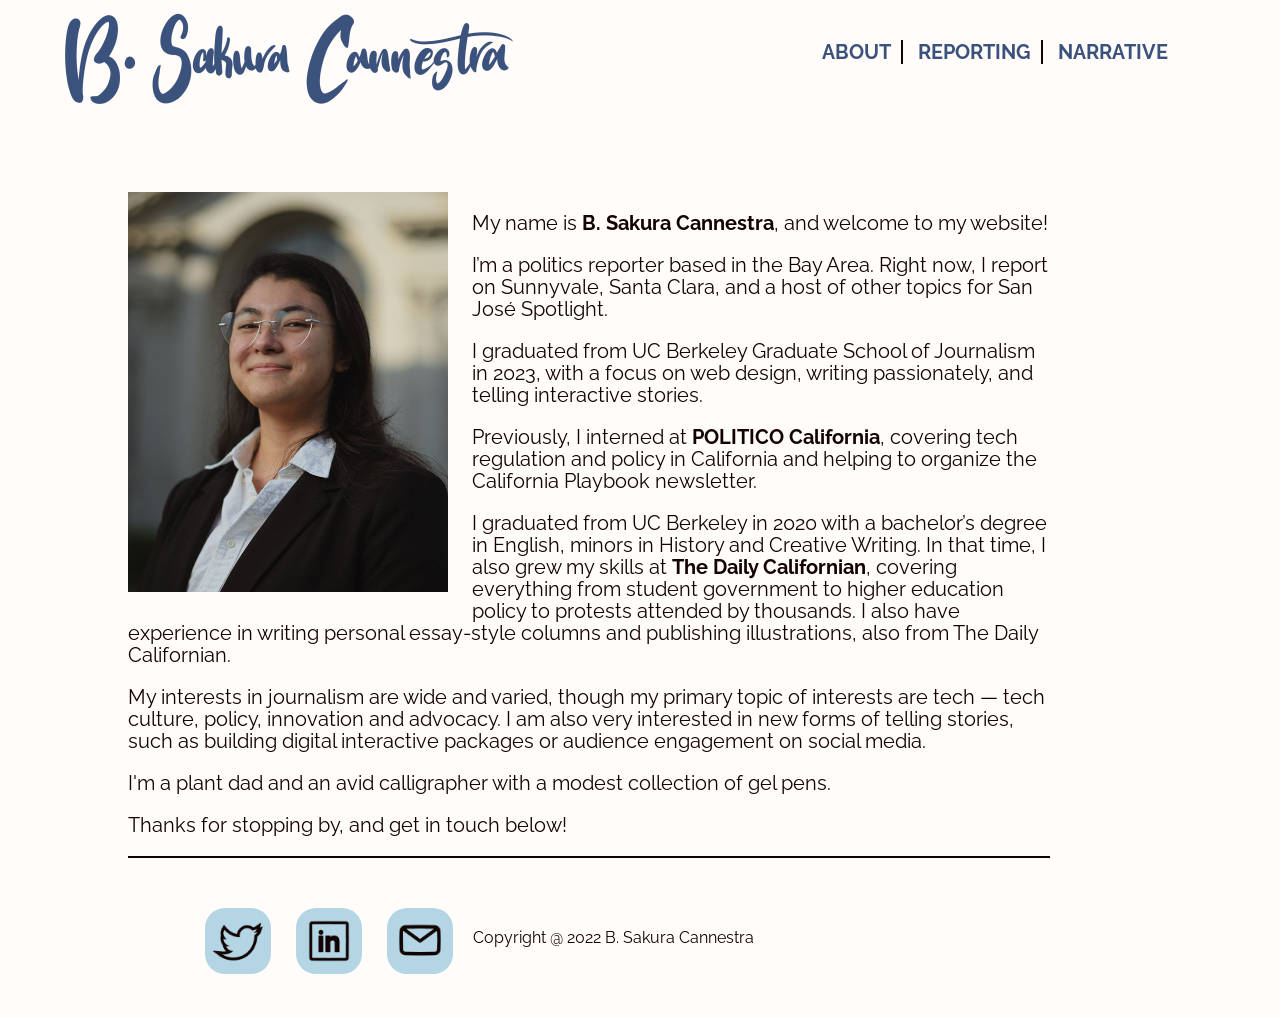
==== index.html @ ff3a2e5b "Updated index.html Updated background/where I am currently" ====
<!DOCTYPE html>
<html>
<head>
	<meta charset="utf-8">
	<meta name="viewport" content="width=device-width, initial-scale=1">
	<title>B. Sakura Cannestra</title>

 	<!--------------------------- LINKS!!!! ------------------------->
	<link rel="stylesheet" type="text/css" href="https://fonts.googleapis.com/css?family=Raleway:regular,bold">

	<link rel="stylesheet" type="text/css" href="./styles/assets.css">

	<!--------------------------- FAVICONS!!!! ------------------------->

	<link rel="apple-touch-icon" sizes="180x180" href="./img/favicons/apple-touch-icon.png">
	<link rel="icon" type="image/png" sizes="32x32" href="./img/favicons/favicon-32x32.png">
	<link rel="icon" type="image/png" sizes="16x16" href="./img/favicons/favicon-16x16.png">
	<link rel="manifest" href="./img/favicons/site.webmanifest">
	<link rel="mask-icon" href="/safari-pinned-tab.svg" color="#5bbad5">
	<meta name="msapplication-TileColor" content="#da532c">
	<meta name="theme-color" content="#ffffff">


</head>
<body>
	<header>
		<a href="./index.html"><img src="./img/name.png" alt="B. Sakura Cannestra" id="navname"> </a>
		<div id="navbox">
			<nav>
				<!-- it's javascript OTL cries -->
				<a href="./index.html" class="navlink navlinkborder">ABOUT</a>
				<a href="./reporting.html" class="navlink navlinkborder">REPORTING</a>
				<a href="./narrative.html" class="navlink">NARRATIVE</a>
			</nav>
		</div>
	</header>
	<main>
		<section>
			<img src="./img/websitesakura.jpg" alt="profile of me smiling with black hair ponytail wearing white shirt and black suit and heart shaped glasses" id="headshot">
			<p class="intro"> My name is <b>B. Sakura Cannestra</b>, and welcome to my website!</p>
			<p class="intro">I’m a politics reporter based in the Bay Area. Right now, I report on Sunnyvale, Santa Clara, and a host of other topics for <a href="https://sanjosespotlight.com/">San José Spotlight</a>.</p>
			<p class="intro"> I graduated from UC Berkeley Graduate School of Journalism in 2023, with a focus on web design, writing passionately, and telling interactive stories. </p> 
        	<p class="intro">Previously, I interned at <b>POLITICO California</b>, covering tech regulation and policy in California and helping to organize the California Playbook newsletter.</p>
        	<p class="intro">I graduated from UC Berkeley in 2020 with a bachelor’s degree in English, minors in History and Creative Writing. In that time, I also grew my skills at <b>The Daily Californian</b>, covering everything from student government to higher education policy to protests attended by thousands. I also have experience in writing personal essay-style columns and publishing illustrations, also from The Daily Californian.</p>
        	<p class="intro">My interests in journalism are wide and varied, though my primary topic of interests are tech — tech culture, policy, innovation and advocacy. I am also very interested in new forms of telling stories, such as building digital interactive packages or audience engagement on social media.</p>
        	<p class="intro">I'm a plant dad and an avid calligrapher with a modest collection of gel pens.</p>
        	<p class="intro">Thanks for stopping by, and get in touch below!</p>
		</section>
	</main>
	<footer>
		<div id="icons">
			<a href="https://twitter.com/SakuCannestra" target="_blank"><img src="./img/twitterhov.png" alt="Twitter icon" class="socialicon"></a>
			<a href="https://www.linkedin.com/in/bscannestra/" target="_blank"><img src="./img/linkedinhov.png" alt="LinkedIn icon" class="socialicon"></a>
			<a href="mailto:bsakuracannestra@gmail.com" target="_blank"><img src="./img/emailhov.png" alt="email icon" class="socialicon"></a>
		</div>
		<div id="copyrightbox">
			<p id="copyright">Copyright @ 2022 B. Sakura Cannestra</p>
		</div>
	</footer>
</body>
</html>
---- styles/assets.css ----
body {
	background-color: #FFFCF9;
	color: #120302;
	font-family: 'Raleway', sans-serif;
	font-size: 20px;
	margin:  0;
	word-wrap: break-word;
}

header {
	width: 100%;
	height: 120px;
	margin-bottom: 20px;
}

#navname {
	height: 100px;
	width: auto;
	float: left;
	margin-left: 5%;
	margin-top: 10px;
}

/* navlinks content */

nav {
	float: right;
	padding-top: 40px;
	padding-right: 8vw;
	font-size: 20px;
	font-weight: bold;
}

a {
	text-decoration: none;
	color: #120302;
}

.navlink {
	font-weight: bold;
	color: #3B527D;
	padding-right: 10px;
	padding-left: 10px;
	text-decoration: none;
	transition: color 0.5s ease-in;
}

.navlinkborder {
	border-right: solid 2px #120302;
}

.navlink:hover {
	color: #B4D6E4;
}


/***************************************** main content ***************************************/

main {
	margin-left: 10%;
	margin-right: 10%;
	line-height: 24px;
	padding-top: 32px;
}

#headshot {
	height: 400px;
	width: auto;
	float: left;
	margin-right: 24px;
	margin-bottom: 24px;
}

.intro {
	font-size: 20px;
	line-height: 22px;
}

section {
	width: 90%;
	margin-bottom: 20px;
	padding-top: 20px;
	border-bottom: solid 2px #120302;
}

h1 {
	font-size: 28px;
	padding: 0;
	margin: 0;
}

.headline a:hover {
	transition: color;
	transition-duration: 20ms;
	transition-timing-function: ease-in;
}

.headline a:hover {
	color: #B4D6E4;
}

h2 {
	font-size: 20px;
	font-weight: normal;
}


/************************************** footer content ************************************/

footer {
	height: 80px;
	margin-top: 50px;
	margin-bottom: 30px;
}

#icons {
	padding-left: 16%;
	float: left;
}

.socialicon {
	height: 50px;
	width: 50px;
	margin-right: 20px;
	padding: 8px;
	border-radius: 20px;
	background-color: #B4D6E4;
	transition-property: background-color;
	transition-duration: 1s;
	transition-timing-function: ease;
}

.socialicon:hover {
	background-color: #3B527D;
}

#copyright {
	padding-top: 20px;
	font-size: 16px;
}

#hwheader {
	text-align: center;
	padding-top: 24px;
}


/************************************** media queries ************************************/

@media (max-width:700px) {
	#navname {
		display: block;
		float: none;
		height: 75px;
		margin-right: auto;
		margin-left: auto;
	}

	nav {
		display: block;
		float: none;
	}

	#navbox {
		display: block;
		text-align: center;
	}

	#headshot {
		height: 400px;
		width: auto;
		float: none;
		margin-right: auto;
		margin-left: auto;
	}

}



/* extra spaces at the bottom bc i like being able to read it all :> */
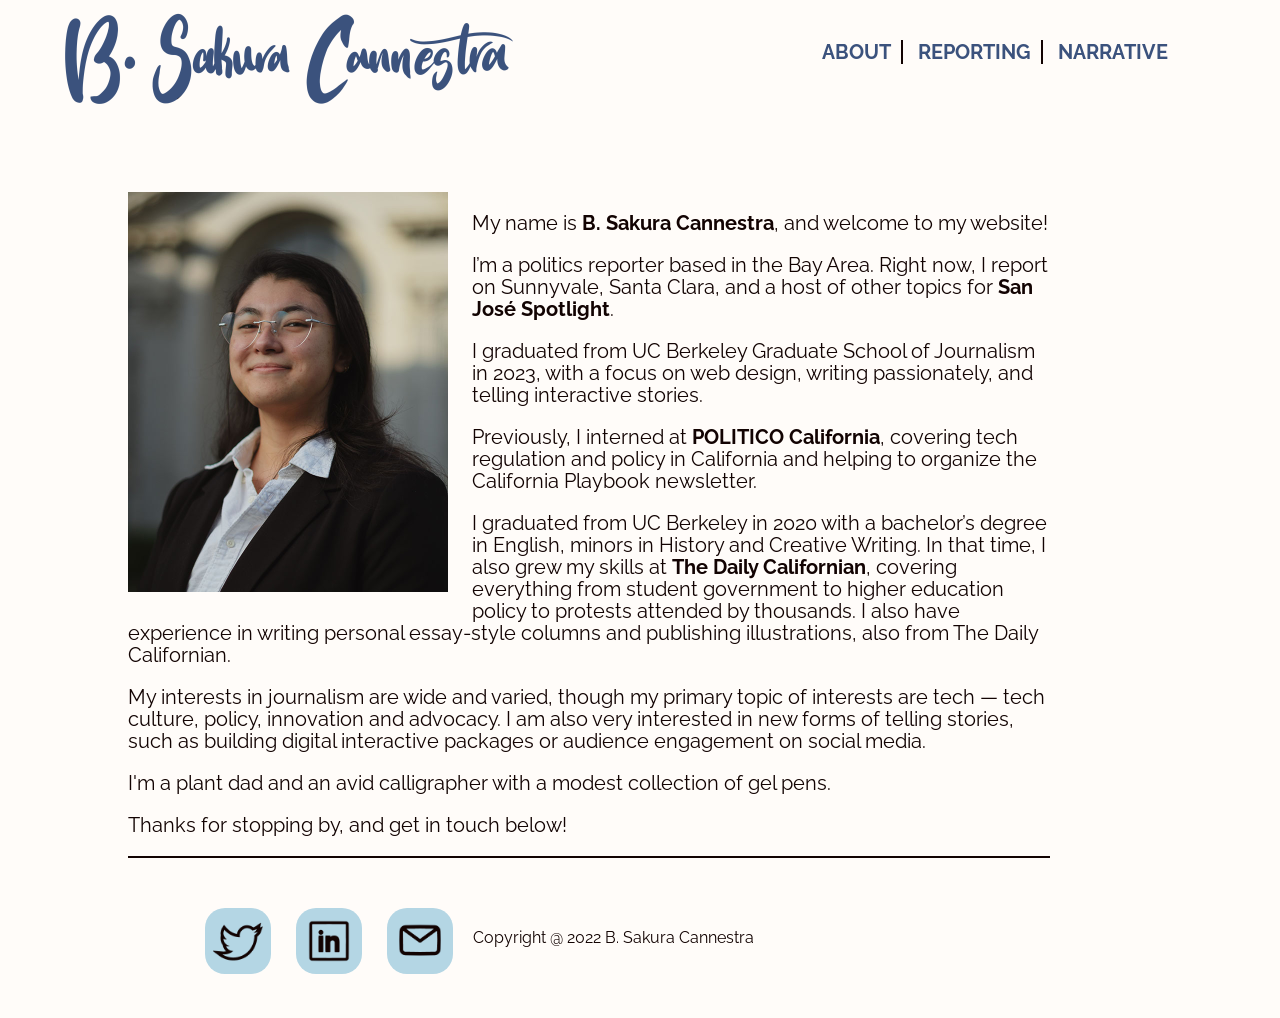
==== commit 3eb49aae: "Update index.html" ====
--- a/index.html
+++ b/index.html
@@ -38,7 +38,7 @@
 		<section>
 			<img src="./img/websitesakura.jpg" alt="profile of me smiling with black hair ponytail wearing white shirt and black suit and heart shaped glasses" id="headshot">
 			<p class="intro"> My name is <b>B. Sakura Cannestra</b>, and welcome to my website!</p>
-			<p class="intro">I’m a politics reporter based in the Bay Area. Right now, I report on Sunnyvale, Santa Clara, and a host of other topics for <a href="https://sanjosespotlight.com/">San José Spotlight</a>.</p>
+			<p class="intro">I’m a politics reporter based in the Bay Area. Right now, I report on Sunnyvale, Santa Clara, and a host of other topics for <a href="https://sanjosespotlight.com/profile/b-sakura-cannestra/" target="_blank"><b>San José Spotlight</a></b>.</p>
 			<p class="intro"> I graduated from UC Berkeley Graduate School of Journalism in 2023, with a focus on web design, writing passionately, and telling interactive stories. </p> 
         	<p class="intro">Previously, I interned at <b>POLITICO California</b>, covering tech regulation and policy in California and helping to organize the California Playbook newsletter.</p>
         	<p class="intro">I graduated from UC Berkeley in 2020 with a bachelor’s degree in English, minors in History and Creative Writing. In that time, I also grew my skills at <b>The Daily Californian</b>, covering everything from student government to higher education policy to protests attended by thousands. I also have experience in writing personal essay-style columns and publishing illustrations, also from The Daily Californian.</p>
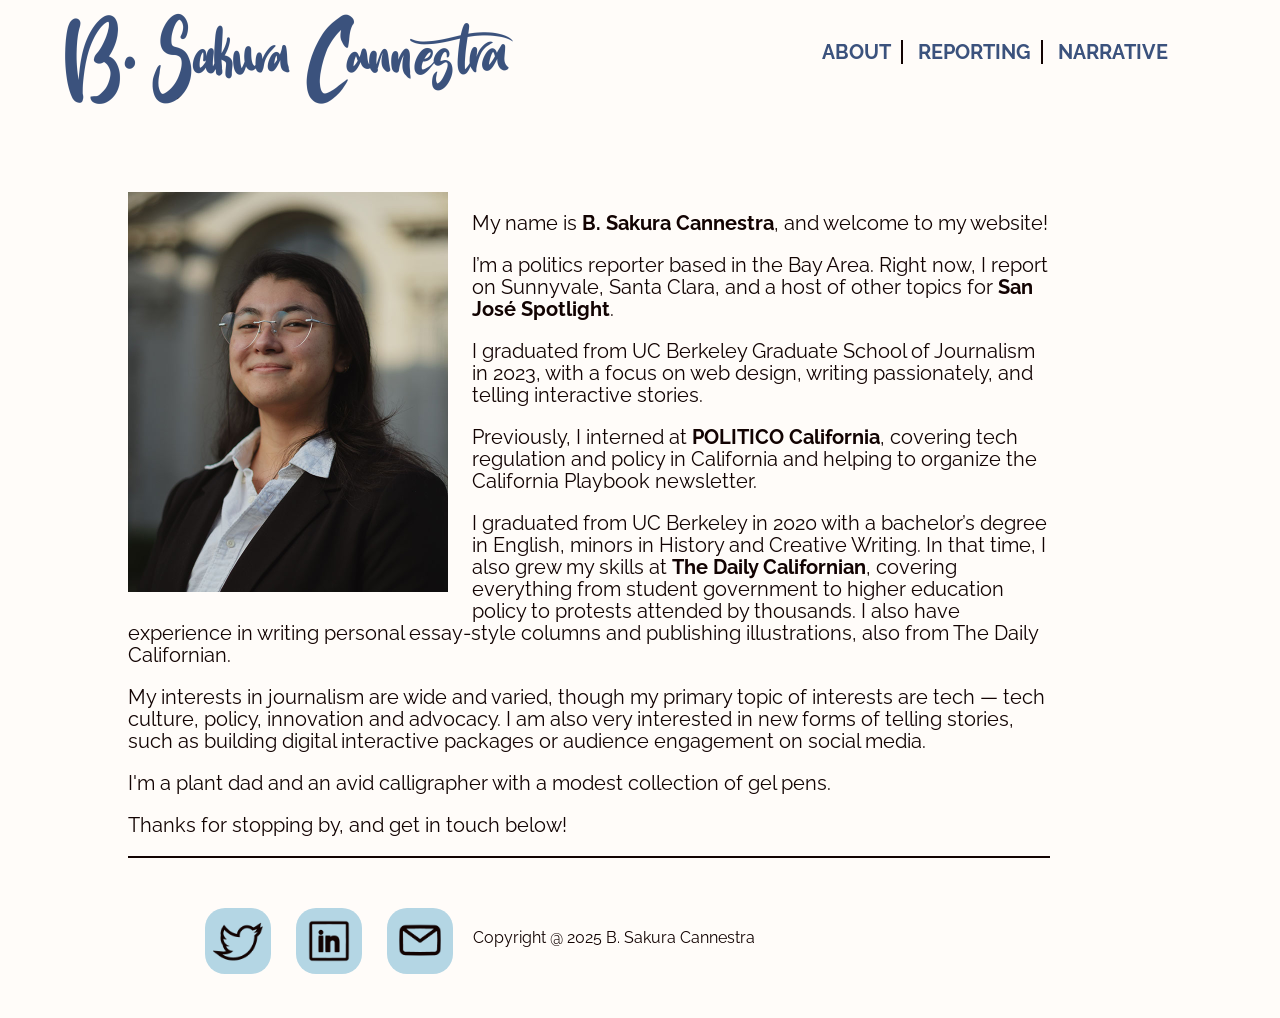
==== commit 3eafdcd9: "Updated reporting, index, and styles Added San José Spotlight clips and new stylings for "series" of" ====
--- a/index.html
+++ b/index.html
@@ -54,7 +54,7 @@
 			<a href="mailto:bsakuracannestra@gmail.com" target="_blank"><img src="./img/emailhov.png" alt="email icon" class="socialicon"></a>
 		</div>
 		<div id="copyrightbox">
-			<p id="copyright">Copyright @ 2022 B. Sakura Cannestra</p>
+			<p id="copyright">Copyright @ 2025 B. Sakura Cannestra</p>
 		</div>
 	</footer>
 </body>
--- a/styles/assets.css
+++ b/styles/assets.css
@@ -21,7 +21,7 @@
 	margin-top: 10px;
 }
 
-/* navlinks content */
+/*********************************** navlinks content ***********************************/
 
 nav {
 	float: right;
@@ -33,7 +33,12 @@
 
 a {
 	text-decoration: none;
+	transition: color 0.5s ease-in;
 	color: #120302;
+}
+
+a:hover {
+	color: #3B527D;
 }
 
 .navlink {
@@ -74,6 +79,11 @@
 .intro {
 	font-size: 20px;
 	line-height: 22px;
+}
+
+ul {
+	list-style: circle inside;
+
 }
 
 section {
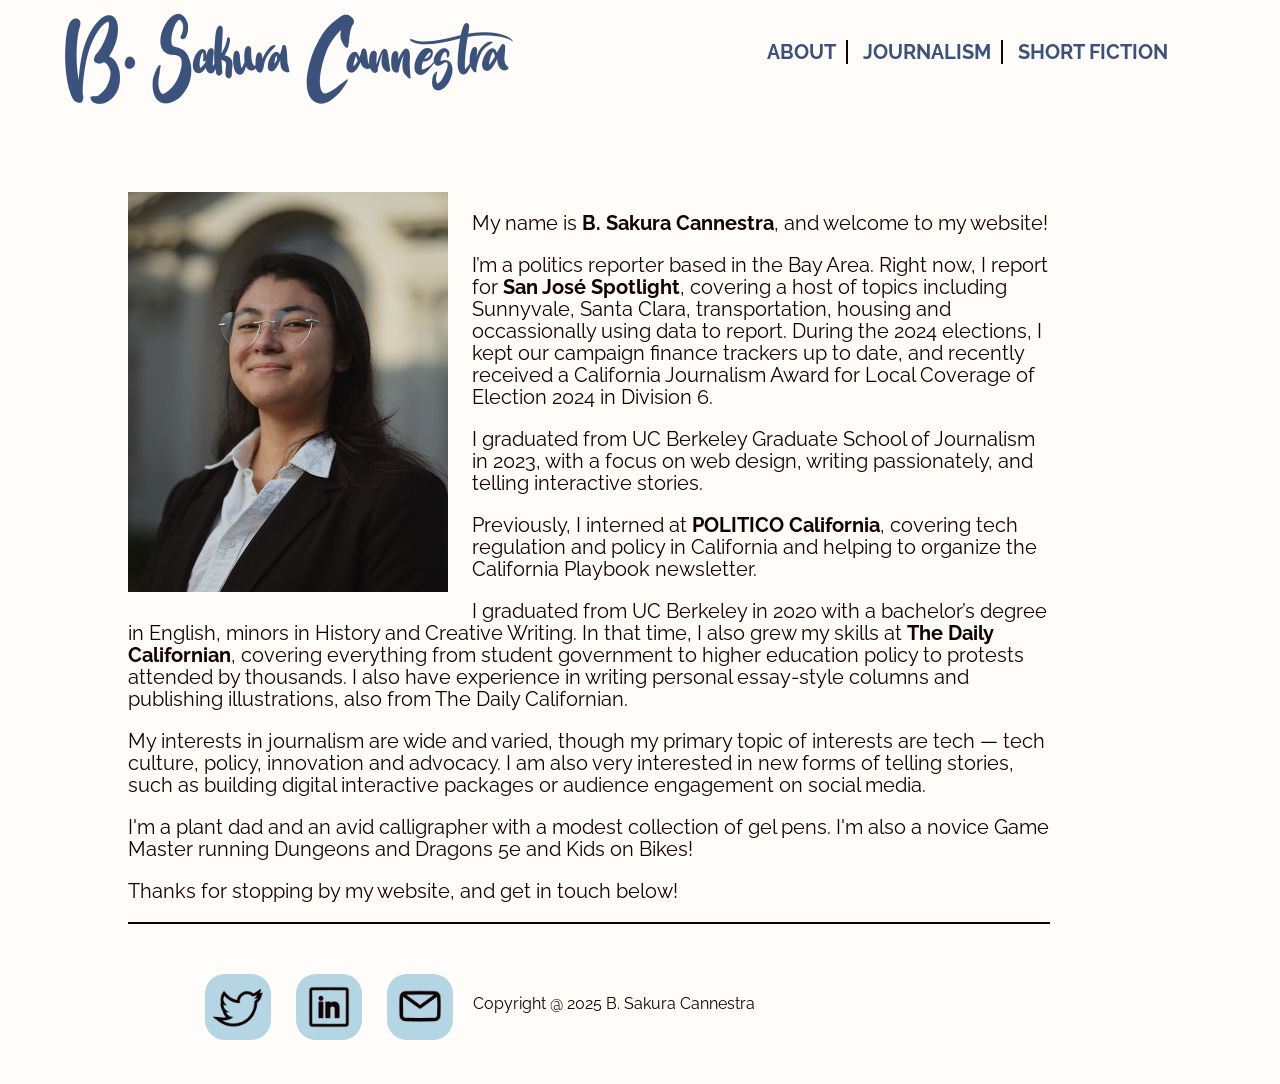
==== commit 679f2c9d: "updates to nav and reporting - changed "reporting" --> "journalism" - changed "narrative" --> "short" ====
--- a/index.html
+++ b/index.html
@@ -29,8 +29,8 @@
 			<nav>
 				<!-- it's javascript OTL cries -->
 				<a href="./index.html" class="navlink navlinkborder">ABOUT</a>
-				<a href="./reporting.html" class="navlink navlinkborder">REPORTING</a>
-				<a href="./narrative.html" class="navlink">NARRATIVE</a>
+				<a href="./reporting.html" class="navlink navlinkborder">JOURNALISM</a>
+				<a href="./narrative.html" class="navlink">SHORT FICTION</a>
 			</nav>
 		</div>
 	</header>
@@ -38,13 +38,13 @@
 		<section>
 			<img src="./img/websitesakura.jpg" alt="profile of me smiling with black hair ponytail wearing white shirt and black suit and heart shaped glasses" id="headshot">
 			<p class="intro"> My name is <b>B. Sakura Cannestra</b>, and welcome to my website!</p>
-			<p class="intro">I’m a politics reporter based in the Bay Area. Right now, I report on Sunnyvale, Santa Clara, and a host of other topics for <a href="https://sanjosespotlight.com/profile/b-sakura-cannestra/" target="_blank"><b>San José Spotlight</a></b>.</p>
+			<p class="intro">I’m a politics reporter based in the Bay Area. Right now, I report for <a href="https://sanjosespotlight.com/profile/b-sakura-cannestra/" target="_blank"><b>San José Spotlight</a></b>, covering a host of topics including Sunnyvale, Santa Clara, transportation, housing and occassionally using data to report. During the 2024 elections, I kept our campaign finance trackers up to date, and recently received a California Journalism Award for Local Coverage of Election 2024 in Division 6. </p>
 			<p class="intro"> I graduated from UC Berkeley Graduate School of Journalism in 2023, with a focus on web design, writing passionately, and telling interactive stories. </p> 
         	<p class="intro">Previously, I interned at <b>POLITICO California</b>, covering tech regulation and policy in California and helping to organize the California Playbook newsletter.</p>
         	<p class="intro">I graduated from UC Berkeley in 2020 with a bachelor’s degree in English, minors in History and Creative Writing. In that time, I also grew my skills at <b>The Daily Californian</b>, covering everything from student government to higher education policy to protests attended by thousands. I also have experience in writing personal essay-style columns and publishing illustrations, also from The Daily Californian.</p>
         	<p class="intro">My interests in journalism are wide and varied, though my primary topic of interests are tech — tech culture, policy, innovation and advocacy. I am also very interested in new forms of telling stories, such as building digital interactive packages or audience engagement on social media.</p>
-        	<p class="intro">I'm a plant dad and an avid calligrapher with a modest collection of gel pens.</p>
-        	<p class="intro">Thanks for stopping by, and get in touch below!</p>
+        	<p class="intro">I'm a plant dad and an avid calligrapher with a modest collection of gel pens. I'm also a novice Game Master running Dungeons and Dragons 5e and Kids on Bikes!</p>
+        	<p class="intro">Thanks for stopping by my website, and get in touch below!</p>
 		</section>
 	</main>
 	<footer>
--- a/styles/assets.css
+++ b/styles/assets.css
@@ -33,7 +33,7 @@
 
 a {
 	text-decoration: none;
-	transition: color 0.5s ease-in;
+	transition: color 0.25s ease-in;
 	color: #120302;
 }
 
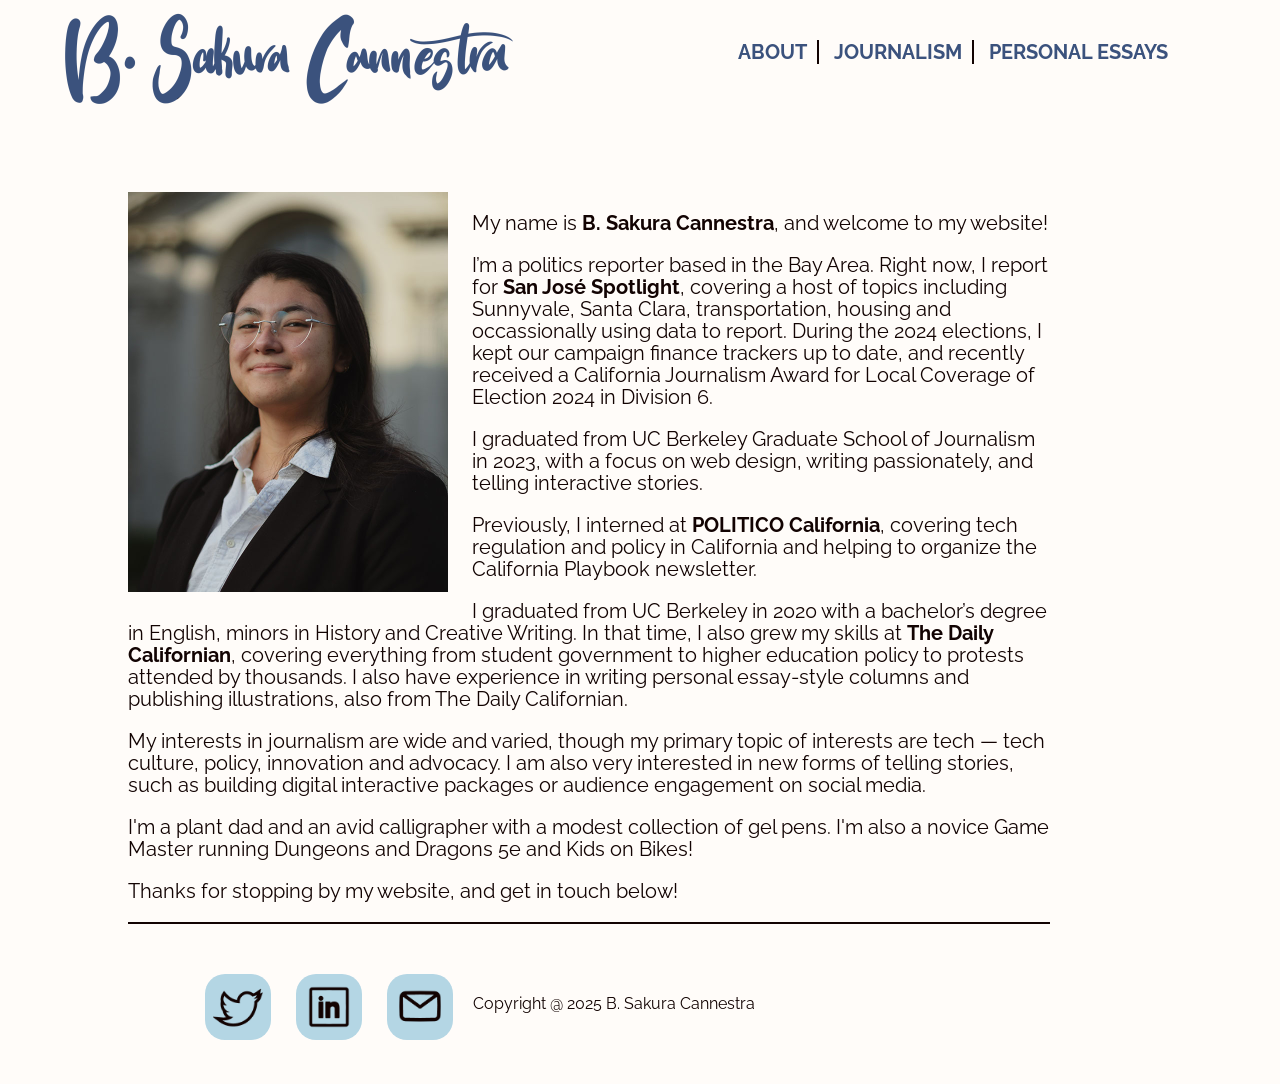
==== commit ca5601cf: "Renamed narrative section to "Personal Essays" ====
--- a/index.html
+++ b/index.html
@@ -30,7 +30,7 @@
 				<!-- it's javascript OTL cries -->
 				<a href="./index.html" class="navlink navlinkborder">ABOUT</a>
 				<a href="./reporting.html" class="navlink navlinkborder">JOURNALISM</a>
-				<a href="./narrative.html" class="navlink">SHORT FICTION</a>
+				<a href="./narrative.html" class="navlink">PERSONAL ESSAYS</a>
 			</nav>
 		</div>
 	</header>
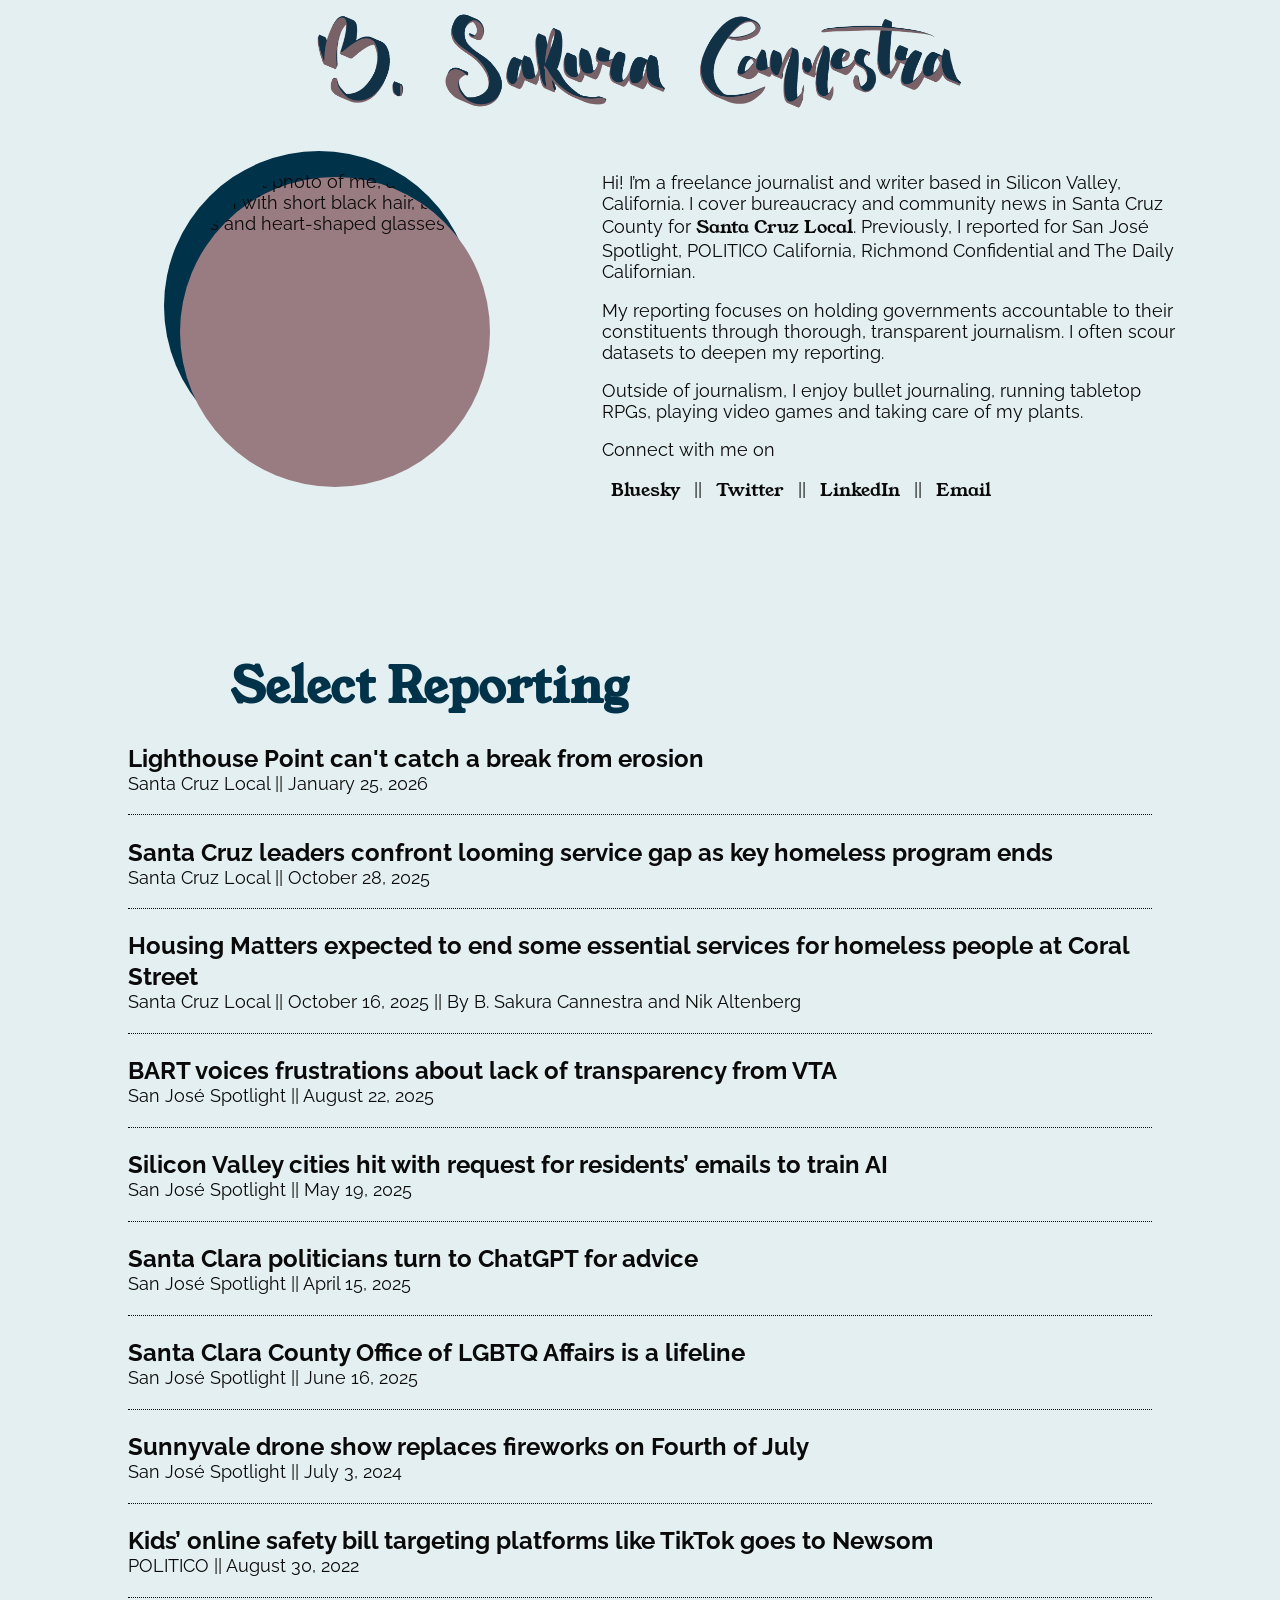
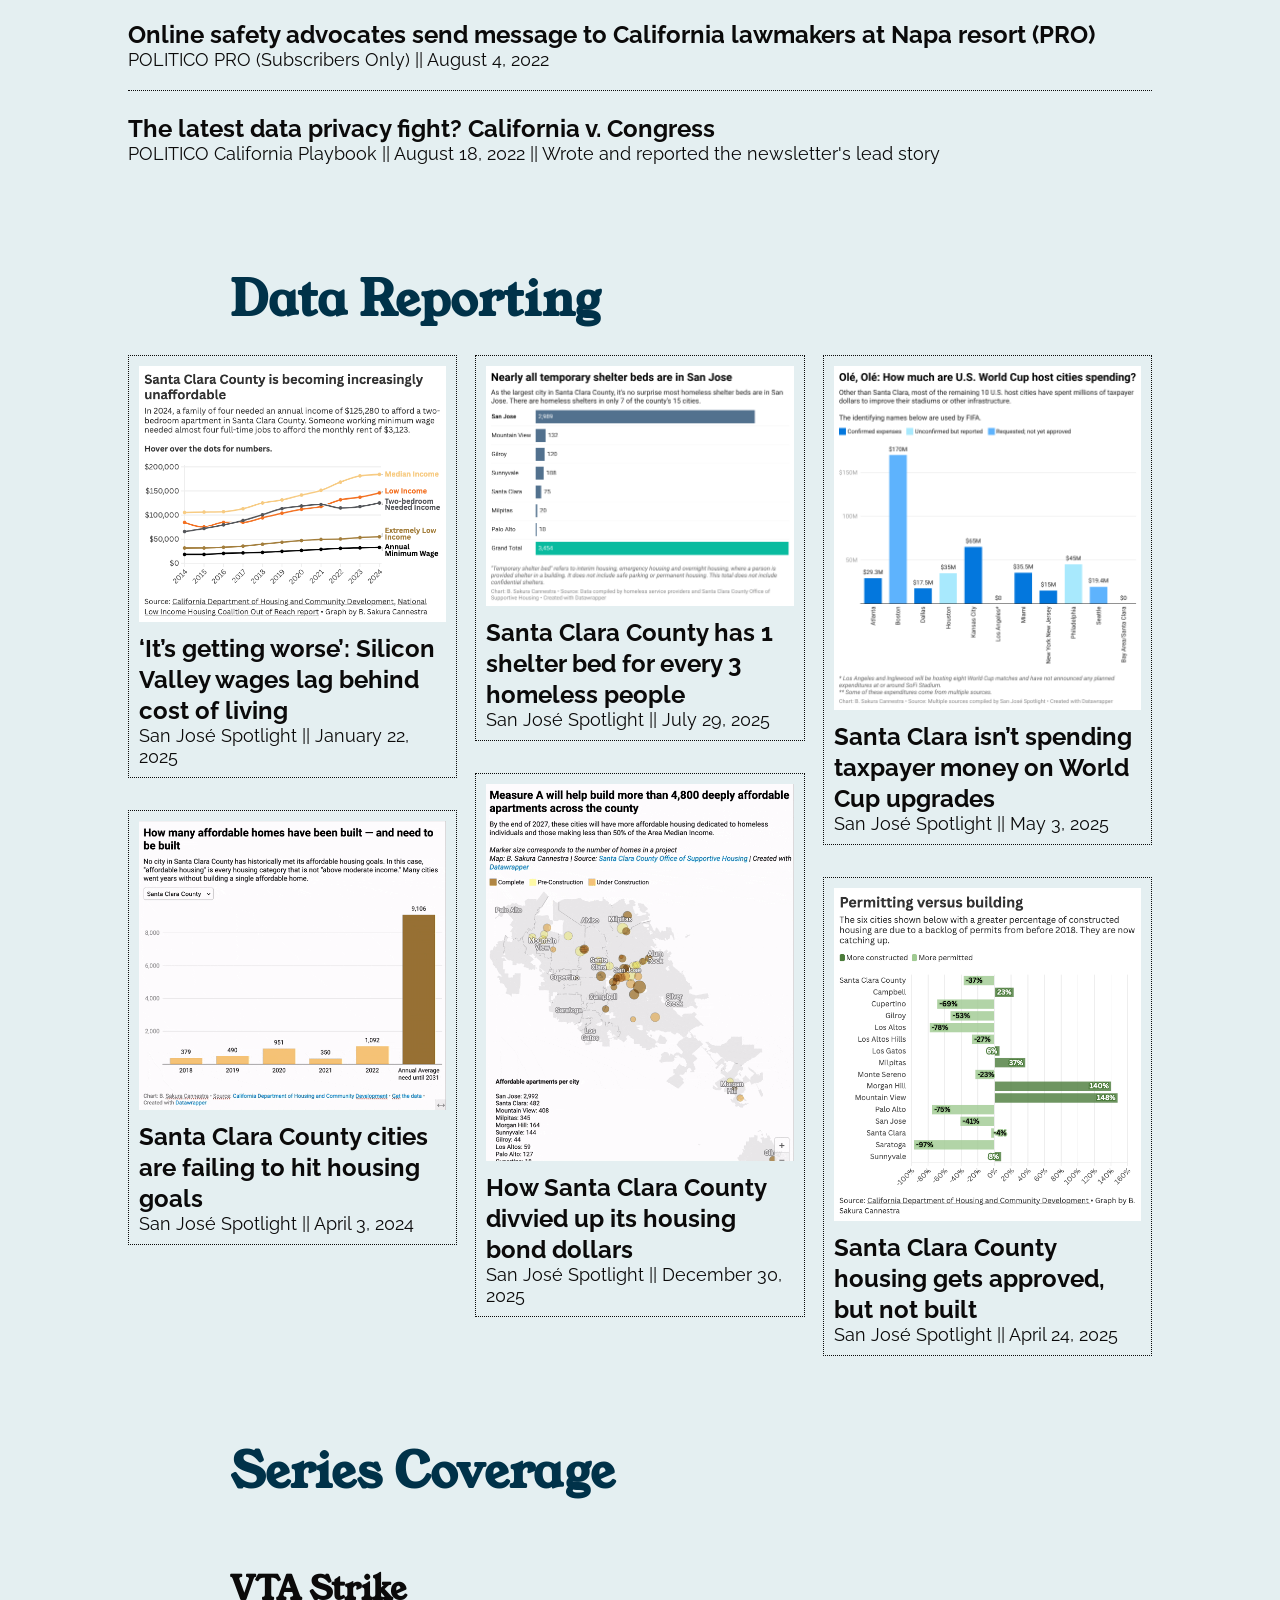
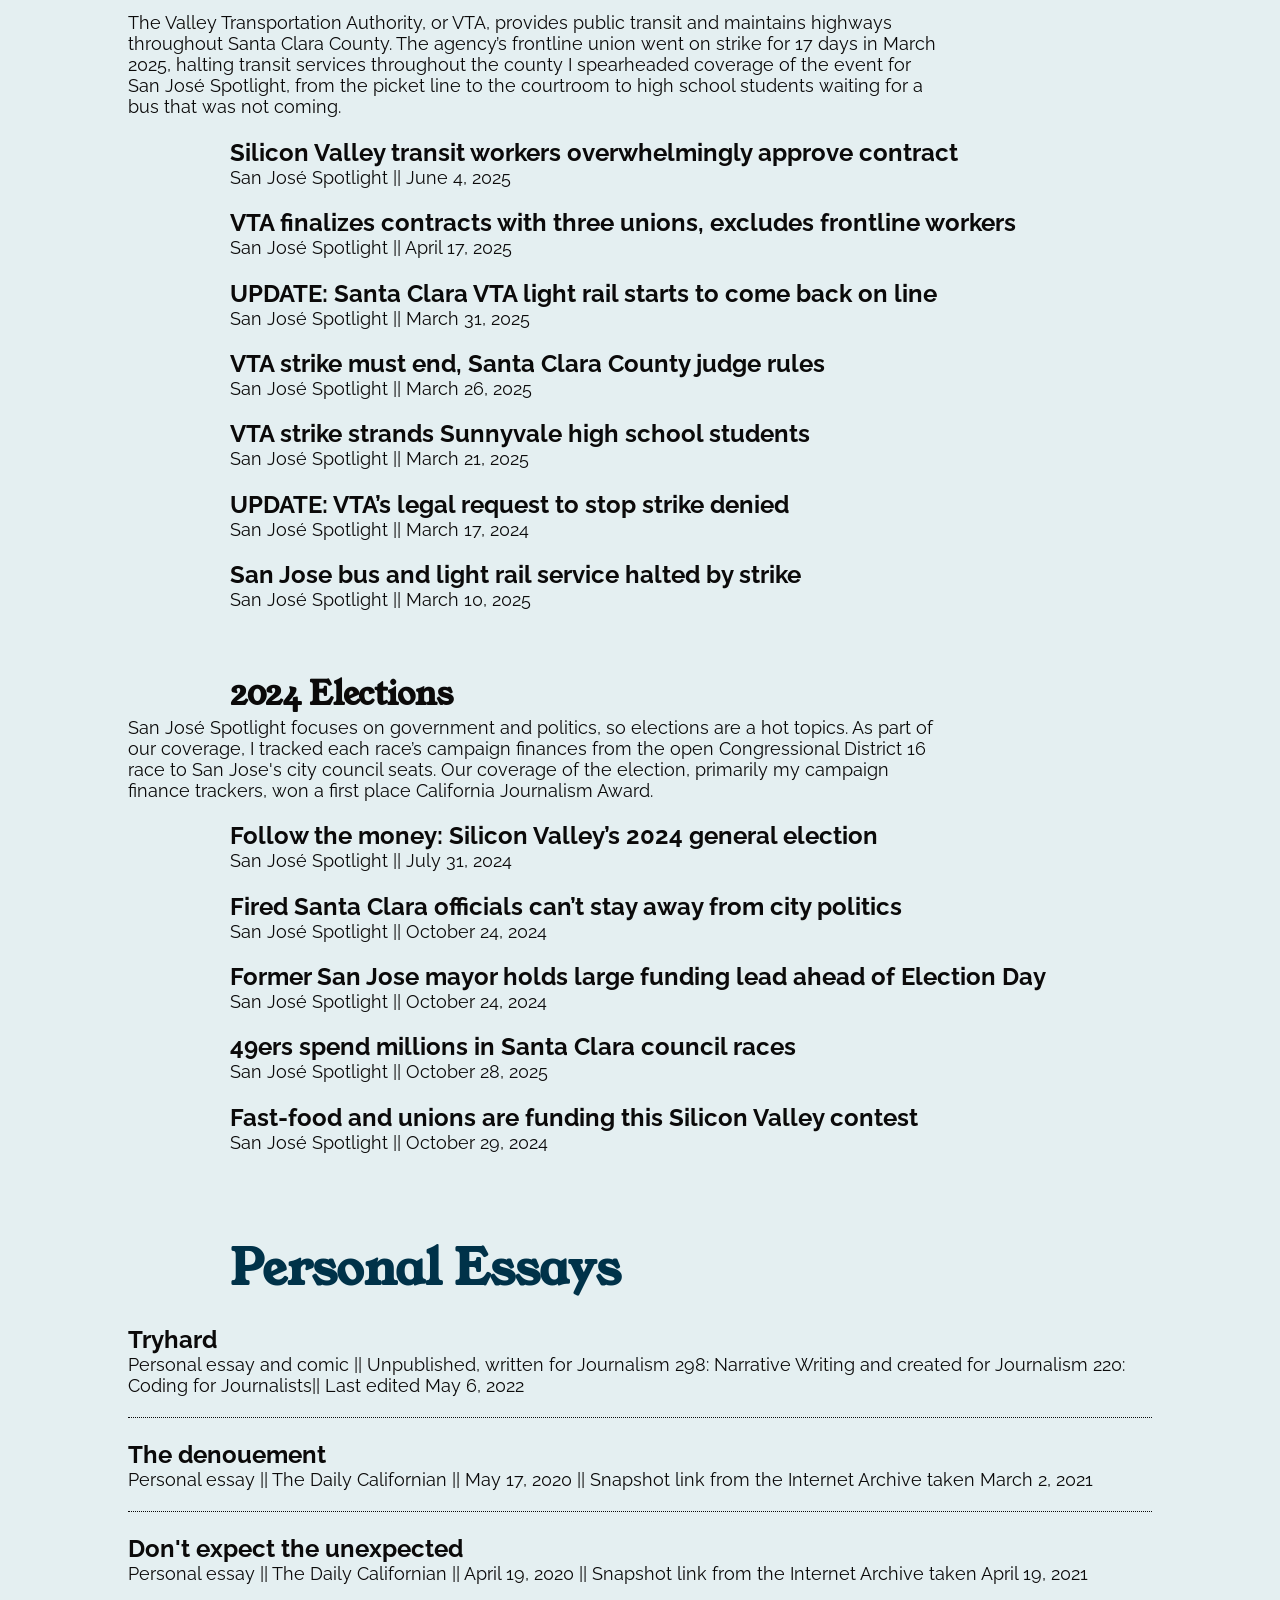
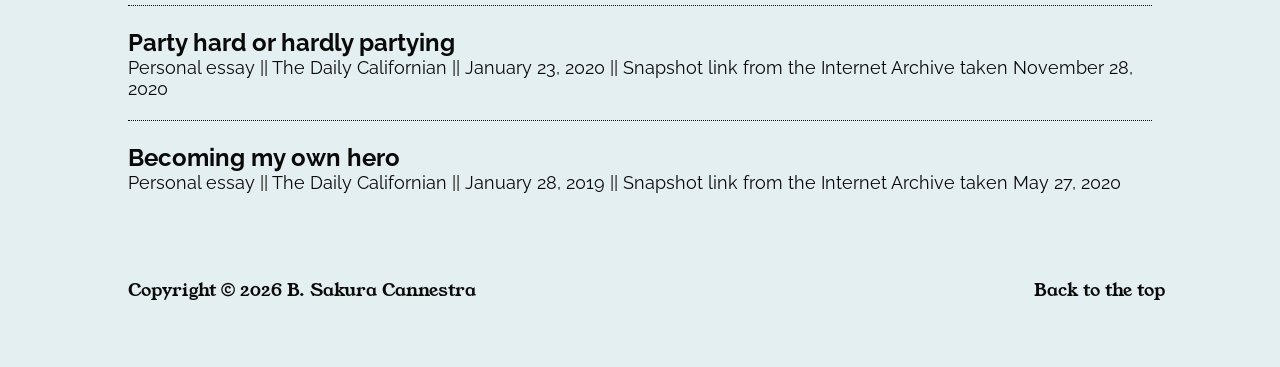
==== commit 77f26225: "Launching 2026 site redesign - Removed old personal website design, archived to PC - Publishing new " ====
--- a/index.html
+++ b/index.html
@@ -1,61 +1,220 @@
 <!DOCTYPE html>
 <html>
 <head>
-	<meta charset="utf-8">
+    <meta charset="utf-8">
 	<meta name="viewport" content="width=device-width, initial-scale=1">
 	<title>B. Sakura Cannestra</title>
 
- 	<!--------------------------- LINKS!!!! ------------------------->
-	<link rel="stylesheet" type="text/css" href="https://fonts.googleapis.com/css?family=Raleway:regular,bold">
-
-	<link rel="stylesheet" type="text/css" href="./styles/assets.css">
-
-	<!--------------------------- FAVICONS!!!! ------------------------->
-
-	<link rel="apple-touch-icon" sizes="180x180" href="./img/favicons/apple-touch-icon.png">
-	<link rel="icon" type="image/png" sizes="32x32" href="./img/favicons/favicon-32x32.png">
-	<link rel="icon" type="image/png" sizes="16x16" href="./img/favicons/favicon-16x16.png">
-	<link rel="manifest" href="./img/favicons/site.webmanifest">
-	<link rel="mask-icon" href="/safari-pinned-tab.svg" color="#5bbad5">
-	<meta name="msapplication-TileColor" content="#da532c">
-	<meta name="theme-color" content="#ffffff">
-
+    <!------ LINKS TO THINGS ------>
+    <link rel="stylesheet" type="text/css" href="./styles/assets.css">
+
+    <link rel="preconnect" href="https://fonts.googleapis.com">
+    <link rel="preconnect" href="https://fonts.gstatic.com" crossorigin>
+    <link rel="preconnect" href="https://fonts.googleapis.com">
+<link rel="preconnect" href="https://fonts.gstatic.com" crossorigin>
+<link href="https://fonts.googleapis.com/css2?family=Raleway:ital,wght@0,100..900;1,100..900&family=Young+Serif&display=swap" rel="stylesheet">
+
+    <!------ FAVICON ------>
+
+    <link rel="apple-touch-icon" sizes="180x180" href="./assets/img/favicon_io/apple-touch-icon.png">
+    <link rel="icon" type="image/png" sizes="32x32" href="./assets/img/favicon_io/favicon-32x32.png">
+    <link rel="icon" type="image/png" sizes="16x16" href="./assets/img/favicon_io/favicon-16x16.png">
+    <link rel="manifest" href="./assets/img/favicon_io/site.webmanifest">
 
 </head>
 <body>
-	<header>
-		<a href="./index.html"><img src="./img/name.png" alt="B. Sakura Cannestra" id="navname"> </a>
-		<div id="navbox">
-			<nav>
-				<!-- it's javascript OTL cries -->
-				<a href="./index.html" class="navlink navlinkborder">ABOUT</a>
-				<a href="./reporting.html" class="navlink navlinkborder">JOURNALISM</a>
-				<a href="./narrative.html" class="navlink">PERSONAL ESSAYS</a>
-			</nav>
-		</div>
-	</header>
-	<main>
-		<section>
-			<img src="./img/websitesakura.jpg" alt="profile of me smiling with black hair ponytail wearing white shirt and black suit and heart shaped glasses" id="headshot">
-			<p class="intro"> My name is <b>B. Sakura Cannestra</b>, and welcome to my website!</p>
-			<p class="intro">I’m a politics reporter based in the Bay Area. Right now, I report for <a href="https://sanjosespotlight.com/profile/b-sakura-cannestra/" target="_blank"><b>San José Spotlight</a></b>, covering a host of topics including Sunnyvale, Santa Clara, transportation, housing and occassionally using data to report. During the 2024 elections, I kept our campaign finance trackers up to date, and recently received a California Journalism Award for Local Coverage of Election 2024 in Division 6. </p>
-			<p class="intro"> I graduated from UC Berkeley Graduate School of Journalism in 2023, with a focus on web design, writing passionately, and telling interactive stories. </p> 
-        	<p class="intro">Previously, I interned at <b>POLITICO California</b>, covering tech regulation and policy in California and helping to organize the California Playbook newsletter.</p>
-        	<p class="intro">I graduated from UC Berkeley in 2020 with a bachelor’s degree in English, minors in History and Creative Writing. In that time, I also grew my skills at <b>The Daily Californian</b>, covering everything from student government to higher education policy to protests attended by thousands. I also have experience in writing personal essay-style columns and publishing illustrations, also from The Daily Californian.</p>
-        	<p class="intro">My interests in journalism are wide and varied, though my primary topic of interests are tech — tech culture, policy, innovation and advocacy. I am also very interested in new forms of telling stories, such as building digital interactive packages or audience engagement on social media.</p>
-        	<p class="intro">I'm a plant dad and an avid calligrapher with a modest collection of gel pens. I'm also a novice Game Master running Dungeons and Dragons 5e and Kids on Bikes!</p>
-        	<p class="intro">Thanks for stopping by my website, and get in touch below!</p>
-		</section>
-	</main>
-	<footer>
-		<div id="icons">
-			<a href="https://twitter.com/SakuCannestra" target="_blank"><img src="./img/twitterhov.png" alt="Twitter icon" class="socialicon"></a>
-			<a href="https://www.linkedin.com/in/bscannestra/" target="_blank"><img src="./img/linkedinhov.png" alt="LinkedIn icon" class="socialicon"></a>
-			<a href="mailto:bsakuracannestra@gmail.com" target="_blank"><img src="./img/emailhov.png" alt="email icon" class="socialicon"></a>
-		</div>
-		<div id="copyrightbox">
-			<p id="copyright">Copyright @ 2025 B. Sakura Cannestra</p>
-		</div>
-	</footer>
+    <header>
+        <a href="./" name="top"><img src="./assets/img/Nametag2.png" alt="B. Sakura Cannestra" id="nametag"></a>
+    </header>
+    <main>
+        <div id="topbox">
+            <div id="headshot">
+                <div id="headshotbox">
+                    <img src="./assets/img/portraitsquare.png" alt="Headhot photo of me, an Asian person with short black hair, brown eyes and heart-shaped glasses"> 
+                </div>
+                <div class="headshotcircle" id="bluecircle"></div>
+                <div class="headshotcircle" id="pinkcircle"></div>
+            </div>
+            <div id="aboutme">
+                    <p class="about">Hi! I’m a freelance journalist and writer based in Silicon Valley, California. I cover bureaucracy and community news in Santa Cruz County for <a href="https://santacruzlocal.org/" target="_blank" class="biolink">Santa Cruz Local</a>. Previously, I reported for San José Spotlight, POLITICO California, Richmond Confidential and The Daily Californian.</p>
+                    <p class="about">My reporting focuses on holding governments accountable to their constituents through thorough, transparent journalism. I often scour datasets to deepen my reporting.</p>
+                    <p class="about">Outside of journalism, I enjoy bullet journaling, running tabletop RPGs, playing video games and taking care of my plants.</p>
+                    <p class="about">Connect with me on</p>
+                    <p class="about"><span class="socialinkbox"><a href="https://bsky.app/profile/sakucannestra.bsky.social" target="_blank" class="socialink">Bluesky</a></span> || <span class="socialinkbox"><a href="https://x.com/SakuCannestra" target="_blank" class="socialink">Twitter</a></span> || <span class="socialinkbox"><a href="https://www.linkedin.com/in/bscannestra/" target="_blank" class="socialink">LinkedIn</a></span> || <span class="socialinkbox"><a href="mailto:bsakuracannestra@gmail.com" target="_blank" class="socialink">Email</a></span></p>
+            </div>
+        </div>
+        <div id="contentbox">
+            <h1>Select Reporting</h1>
+            <!-----------------------     TEMPLATE ---------------------------->
+            <!--
+            <section>
+                <h2><a href="link" target="_blank">headline</a></h2>
+                <p>Outlet || Month Day, Year</p>
+            </section> 
+            -->
+            <section class="selectstory">
+                <h2><a href="https://santacruzlocal.org/2026/01/25/lighthouse-point-cant-catch-a-break-from-erosion/" target="_blank">Lighthouse Point can't catch a break from erosion</a></h2>
+                <p>Santa Cruz Local || January 25, 2026</p>
+            </section>
+            <section class="selectstory">
+                <h2><a href="https://santacruzlocal.org/2025/10/28/santa-cruz-leaders-confront-looming-service-gap-as-key-homeless-program-ends/" target="_blank">Santa Cruz leaders confront looming service gap as key homeless program ends</a></h2>
+                <p>Santa Cruz Local || October 28, 2025</p>
+            </section>
+            <section class="selectstory">
+                <h2><a href="https://santacruzlocal.org/2025/10/16/housing-matters-expected-to-end-some-essential-services-for-homeless-people-at-coral-street/" target="_blank">Housing Matters expected to end some essential services for homeless people at Coral Street</a></h2>
+                <p>Santa Cruz Local || October 16, 2025 || By B. Sakura Cannestra and Nik Altenberg</p>
+            </section>
+            <section class="selectstory">
+                <h2><a href="https://sanjosespotlight.com/bart-voices-frustrations-about-lack-of-transparency-from-vta/" target="_blank">BART voices frustrations about lack of transparency from VTA</a></h2>
+                <p>San José Spotlight || August 22, 2025</p>
+            </section> 
+            <section class="selectstory">
+                <h2><a href="https://sanjosespotlight.com/silicon-valley-cities-hit-with-request-for-resident-emails-to-train-ai/" target="_blank">Silicon Valley cities hit with request for residents’ emails to train AI</a></h2>
+                <p>San José Spotlight || May 19, 2025</p>
+            </section> 
+            <section class="selectstory">
+                <h2><a href="https://sanjosespotlight.com/santa-clara-city-council-politicians-turn-to-chatgpt-for-advice-ai-artificial-intelligence/" target="_blank">Santa Clara politicians turn to ChatGPT for advice</a></h2>
+                <p>San José Spotlight || April 15, 2025</p>
+            </section>
+            <section class="selectstory">
+                <h2><a href="https://sanjosespotlight.com/santa-clara-county-office-of-lgbtq-affairs-is-a-lifeline/" target="_blank">Santa Clara County Office of LGBTQ Affairs is a lifeline</a></h2>
+                <p>San José Spotlight || June 16, 2025</p>
+            </section>
+            <section class="selectstory">
+                <h2><a href="https://sanjosespotlight.com/sunnyvale-drone-show-replaces-fireworks-on-fourth-4th-of-july-independence-day/" target="_blank">Sunnyvale drone show replaces fireworks on Fourth of July </a></h2>
+                <p>San José Spotlight || July 3, 2024</p>
+            </section>
+            <section class="selectstory">
+                <h2><a href="https://www.politico.com/news/2022/08/30/kids-online-safety-tiktok-newsom-00054305" target="_blank">Kids’ online safety bill targeting platforms like TikTok goes to Newsom</a></h2>
+                <p>POLITICO || August 30, 2022</p>
+            </section>
+            <section class="selectstory">
+                <h2><a href="https://subscriber.politicopro.com/article/2022/08/online-safety-advocates-send-message-to-california-lawmakers-mingling-with-tech-lobbyists-at-napa-resort-00050009" target="_blank">Online safety advocates send message to California lawmakers at Napa resort (PRO)</a></h2>
+                <p>POLITICO PRO (Subscribers Only) || August 4, 2022</p>
+            </section>
+            <section class="selectstory" id="selectstorynobottom">
+                <h2><a href="https://www.politico.com/newsletters/california-playbook-pm/2022/08/18/the-latest-data-privacy-fight-california-v-congress-00052765" target="_blank">The latest data privacy fight? California v. Congress</a></h2>
+                <p>POLITICO California Playbook || August 18, 2022 || Wrote and reported the newsletter's lead story</p>
+            </section>
+            <h1>Data Reporting</h1>
+            <div id="databox">
+                <section class="datastory">
+                    <img src="./assets/img/incomelimits.png" class="datagraph">
+                    <h2><a href="https://sanjosespotlight.com/its-getting-worse-silicon-valley-wages-lag-behind-cost-of-living/" target="_blank">‘It’s getting worse’: Silicon Valley wages lag behind cost of living</a></h2>
+                    <p>San José Spotlight || January 22, 2025</p>
+                </section>
+                <section class="datastory">
+                    <img src="./assets/img/affordablehomes.gif" class="datagraph">
+                    <h2><a href="https://sanjosespotlight.com/santa-clara-county-cities-are-failing-to-hit-housing-goals/" target="_blank">Santa Clara County cities are failing to hit housing goals</a></h2>
+                    <p>San José Spotlight || April 3, 2024</p>
+                </section>
+                <section class="datastory">
+                    <img src="./assets/img/shelterbeds.png" class="datagraph">
+                    <h2><a href="https://sanjosespotlight.com/santa-clara-county-has-1-shelter-bed-for-every-3-homeless-people/" target="_blank">Santa Clara County has 1 shelter bed for every 3 homeless people</a></h2>
+                    <p>San José Spotlight || July 29, 2025</p>
+                </section>
+                <section class="datastory">
+                    <img src="./assets/img/measureamap.gif" class="datagraph">
+                    <h2><a href="https://sanjosespotlight.com/how-santa-clara-county-divvied-up-its-housing-bond-dollars/" target="_blank">How Santa Clara County divvied up its housing bond dollars</a></h2>
+                    <p>San José Spotlight || December 30, 2025</p>
+                </section>
+                <section class="datastory">
+                    <img src="./assets/img/oleole.png" class="datagraph">
+                    <h2><a href="https://sanjosespotlight.com/santa-clara-isnt-spending-taxpayer-money-on-world-cup-upgrades/" target="_blank">Santa Clara isn’t spending taxpayer money on World Cup upgrades</a></h2>
+                    <p>San José Spotlight || May 3, 2025</p>
+                </section>
+                <section class="datastory">
+                    <img src="./assets/img/permitversusbuild.png" class="datagraph">
+                    <h2><a href="https://sanjosespotlight.com/santa-clara-county-housing-gets-approved-but-not-built/" target="_blank">Santa Clara County housing gets approved, but not built</a></h2>
+                    <p>San José Spotlight || April 24, 2025</p>
+                </section>
+            </div>
+            <h1>Series Coverage</h1>
+            <div id="seriesbox">
+            <h3 class="oneseries">VTA Strike</h3>
+            <p class="seriesintro">The Valley Transportation Authority, or VTA, provides public transit and maintains highways throughout Santa Clara County. The agency’s frontline union went on strike for 17 days in March 2025, halting transit services throughout the county I spearheaded coverage of the event for San José Spotlight, from the picket line to the courtroom to high school students waiting for a bus that was not coming.</p>
+                <div class="series">
+                    <section class="seriesstory">
+                        <h2><a href="https://sanjosespotlight.com/silicon-valley-transit-workers-overwhelmingly-approve-contract/" target="_blank">Silicon Valley transit workers overwhelmingly approve contract</a></h2>
+                        <p>San José Spotlight || June 4, 2025</p>
+                    </section>
+                    <section class="seriesstory">
+                        <h2><a href="https://sanjosespotlight.com/vta-finalizes-contracts-with-three-unions-excludes-frontline-workers/" target="_blank">VTA finalizes contracts with three unions, excludes frontline workers</a></h2>
+                        <p>San José Spotlight || April 17, 2025</p>
+                    </section>
+                    <section class="seriesstory">
+                        <h2><a href="https://sanjosespotlight.com/limited-santa-clara-county-vta-public-transit-bus-service-resumes-friday/" target="_blank">UPDATE: Santa Clara VTA light rail starts to come back on line</a></h2>
+                        <p>San José Spotlight || March 31, 2025</p>
+                    </section>
+                    <section class="seriesstory">
+                        <h2><a href="https://sanjosespotlight.com/vta-public-transit-union-worker-strike-must-end-santa-clara-county-judge-rules/" target="_blank">VTA strike must end, Santa Clara County judge rules </a></h2>
+                        <p>San José Spotlight || March 26, 2025</p>
+                    </section>
+                    <section class="seriesstory">
+                        <h2><a href="https://sanjosespotlight.com/vta-strike-strands-sunnyvale-high-school-students/" target="_blank">VTA strike strands Sunnyvale high school students</a></h2>
+                        <p>San José Spotlight || March 21, 2025</p>
+                    </section> 
+                    <section class="seriesstory">
+                        <h2><a href="https://sanjosespotlight.com/vta-legal-request-to-stop-bus-light-rail-union-worker-strike-temporarily-denied-santa-clara-county-public-transit/" target="_blank">UPDATE: VTA’s legal request to stop strike denied</a></h2>
+                        <p>San José Spotlight || March 17, 2024</p>
+                    </section> 
+                    <section class="seriesstory">
+                        <h2><a href="https://sanjosespotlight.com/san-jose-bus-and-light-rail-train-service-halted-by-vta-worker-strike-public-transit/" target="_blank">San Jose bus and light rail service halted by strike </a></h2>
+                        <p>San José Spotlight || March 10, 2025</p>
+                    </section>
+                </div>
+                <h3 class="oneseries">2024 Elections</h3>
+                <p class="seriesintro">San José Spotlight focuses on government and politics, so elections are a hot topics. As part of our coverage, I tracked each race’s campaign finances from the open Congressional District 16 race to San Jose's city council seats. Our coverage of the election, primarily my campaign finance trackers, won a first place California Journalism Award.</p>
+                <div class="series">
+                    <sections class="seriesstory">
+                        <h2><a href="https://sanjosespotlight.com/follow-the-money-silicon-valleys-2024-general-election/">Follow the money: Silicon Valley’s 2024 general election </a></h2>
+                        <p>San José Spotlight || July 31, 2024</p>
+                    </sections>
+                    <section class="seriesstory">
+                        <h2><a href="https://sanjosespotlight.com/fired-santa-clara-officials-cant-stay-away-from-city-politics/" target="_blank">Fired Santa Clara officials can’t stay away from city politics</a></h2>
+                        <p>San José Spotlight || October 24, 2024</p>
+                    </section>
+                    <section class="seriesstory">
+                        <h2><a href="https://sanjosespotlight.com/former-san-jose-mayor-sam-liccardo-holds-large-funding-lead-ahead-of-election-day-congressional-district-16/" target="_blank">Former San Jose mayor holds large funding lead ahead of Election Day</a></h2>
+                        <p>San José Spotlight || October 24, 2024</p>
+                    </section>
+                    <section class="seriesstory">
+                        <h2><a href="https://sanjosespotlight.com/49ers-spend-millions-in-santa-clara-council-races/" target="_blank">49ers spend millions in Santa Clara council races</a></h2>
+                        <p>San José Spotlight || October 28, 2025</p>
+                    </section>
+                    <section class="seriesstory">
+                        <h2><a href="https://sanjosespotlight.com/fast-food-and-unions-are-funding-this-silicon-valley-contest-santa-clara-county-board-supervisors-election-2024/" target="_blank">Fast-food and unions are funding this Silicon Valley contest</a></h2>
+                        <p>San José Spotlight || October 29, 2024</p>
+                    </section>
+                </div>
+            </div>
+            <h1>Personal Essays</h1>
+            <div>
+                <section class="personalessay">
+                    <h2><a href="./tryhard/index.html">Tryhard</a></h2>
+                    <p>Personal essay and comic || Unpublished, written for Journalism 298: Narrative Writing and created for Journalism 220: Coding for Journalists|| Last edited May 6, 2022</p>
+                </section>
+                <section class="personalessay">
+                    <h2><a href="https://web.archive.org/web/20210302111907/http://projects.dailycal.org/2020/graduation-2020/the-denouement.html" target="_blank">The denouement</a></h2>
+                    <p>Personal essay || The Daily Californian || May 17, 2020 || Snapshot link from the Internet Archive taken March 2, 2021</p>
+                </section>
+                <section class="personalessay">
+                    <h2><a href="https://web.archive.org/web/20210419213048/https://www.dailycal.org/2020/04/18/dont-expect-the-unexpected/" target="_blank">Don't expect the unexpected</a></h2>
+                    <p>Personal essay || The Daily Californian || April 19, 2020 || Snapshot link from the Internet Archive taken April 19, 2021</p>
+                </section>
+                <section class="personalessay">
+                    <h2><a href="https://web.archive.org/web/20201128091929/https://www.dailycal.org/2020/01/23/party-hard-or-hardly-partying/" target="_blank">Party hard or hardly partying</a></h2>
+                    <p>Personal essay || The Daily Californian || January 23, 2020 || Snapshot link from the Internet Archive taken November 28, 2020</p>
+                </section>
+                <section class="personalessay" id="personalnobottom">
+                    <h2><a href="https://web.archive.org/web/20200527120400/https://www.dailycal.org/2019/01/28/becoming-my-own-hero/" target="_blank">Becoming my own hero</a></h2>
+                    <p>Personal essay || The Daily Californian || January 28, 2019 || Snapshot link from the Internet Archive taken May 27, 2020</p>
+                </section>
+            </div>
+        </div>
+    </main>
+    <footer>
+        <p id="copyright">Copyright © 2026 B. Sakura Cannestra <span id="topbutton"><a href="#top">Back to the top</a></span></p>
+    </footer>
 </body>
 </html>
--- a/styles/assets.css
+++ b/styles/assets.css
@@ -1,191 +1,365 @@
+html {
+    scroll-behavior: smooth;
+}
+
 body {
-	background-color: #FFFCF9;
-	color: #120302;
-	font-family: 'Raleway', sans-serif;
-	font-size: 20px;
-	margin:  0;
-	word-wrap: break-word;
+    background-color: #e4eff1;
+    color: #0b0a0a;
+    font-family: 'Raleway', sans-serif;
+    font-size: 18px;
+    margin: 0;
+    word-wrap: normal;
 }
 
 header {
-	width: 100%;
-	height: 120px;
+    width: 100%;
+    height: 120px;
 	margin-bottom: 20px;
-}
-
-#navname {
-	height: 100px;
-	width: auto;
-	float: left;
-	margin-left: 5%;
-	margin-top: 10px;
-}
-
-/*********************************** navlinks content ***********************************/
-
-nav {
-	float: right;
-	padding-top: 40px;
-	padding-right: 8vw;
-	font-size: 20px;
-	font-weight: bold;
+    display: flex;
+    justify-content: center;
+    align-items: center;
+    background-color: transparent;
+    /* this is using a flexbox code to center the nametag below */
 }
 
 a {
-	text-decoration: none;
-	transition: color 0.25s ease-in;
-	color: #120302;
-}
-
-a:hover {
-	color: #3B527D;
-}
-
-.navlink {
-	font-weight: bold;
-	color: #3B527D;
-	padding-right: 10px;
-	padding-left: 10px;
-	text-decoration: none;
-	transition: color 0.5s ease-in;
-}
-
-.navlinkborder {
-	border-right: solid 2px #120302;
-}
-
-.navlink:hover {
-	color: #B4D6E4;
-}
-
-
-/***************************************** main content ***************************************/
-
-main {
-	margin-left: 10%;
-	margin-right: 10%;
-	line-height: 24px;
-	padding-top: 32px;
+    font-family: 'Young Serif', monospace;
+    color: #0b0a0a;
+    text-decoration: none;
+}
+
+#nametag {
+    height: 108px;
+    width: auto;
+    margin-top: 10px;
+    background-color: transparent;
+}
+
+#topbox {
+    height: 400px;
 }
 
 #headshot {
-	height: 400px;
-	width: auto;
-	float: left;
-	margin-right: 24px;
-	margin-bottom: 24px;
-}
-
-.intro {
-	font-size: 20px;
-	line-height: 22px;
-}
-
-ul {
-	list-style: circle inside;
-
-}
-
-section {
-	width: 90%;
-	margin-bottom: 20px;
-	padding-top: 20px;
-	border-bottom: solid 2px #120302;
+    display: block;
+    margin: 4% 10%;
+}
+
+#headshotbox {
+    width: 300px;
+    height: 300px;
+    border-radius: 50%;
+    overflow: hidden;
+    margin: 10px 50px;
+    z-index: 2;
+}
+
+#headshotbox img {
+    width: 100%;
+    height: 100%;
+    object-fit: cover;
+}
+
+.headshotcircle {
+    width: 310px;
+    height: 310px;
+    border-radius: 50%;
+}
+
+#bluecircle {
+    background-color: #003249;
+    z-index: -2;
+    margin-bottom: -450px;
+    position: relative;
+    bottom: 330px;
+    left: 36px;
+}
+
+#pinkcircle {
+    background-color: #997c82;
+    z-index: -1;
+    margin-bottom: -100px;
+    position: relative;
+    bottom: 164px;
+    left: 52px;
+}
+
+#aboutme {
+    width: 45%;
+    float: right;
+    margin-right: 8%;
+    margin-top: -430px;
+    z-index: 2;
+}
+
+p.about {
+    margin-bottom: 3%;
+}
+
+a.socialink{
+    padding: 2px 4px;
+    position: relative;
+    background-color: transparent;
+    transition: background-color 1.5s;
+}
+
+a.socialink:hover {
+    background-color: #997c82;
+}
+
+.socialinkbox {
+    padding: 0 5px;
+}
+
+.biolink {
+    transition: background-color 1.5s;
+}
+
+.biolink:hover {
+    background-color: #997c82;
+}
+
+#contentbox {
+    width: 80%;
+    margin: 0 10%;
 }
 
 h1 {
-	font-size: 28px;
-	padding: 0;
-	margin: 0;
-}
-
-.headline a:hover {
-	transition: color;
-	transition-duration: 20ms;
-	transition-timing-function: ease-in;
-}
-
-.headline a:hover {
-	color: #B4D6E4;
-}
-
-h2 {
-	font-size: 20px;
-	font-weight: normal;
-}
-
-
-/************************************** footer content ************************************/
-
-footer {
-	height: 80px;
-	margin-top: 50px;
-	margin-bottom: 30px;
-}
-
-#icons {
-	padding-left: 16%;
-	float: left;
-}
-
-.socialicon {
-	height: 50px;
-	width: 50px;
-	margin-right: 20px;
-	padding: 8px;
-	border-radius: 20px;
-	background-color: #B4D6E4;
-	transition-property: background-color;
-	transition-duration: 1s;
-	transition-timing-function: ease;
-}
-
-.socialicon:hover {
-	background-color: #3B527D;
+    font-family: 'Young Serif', 'Courier New', Courier, monospace;
+    margin-top: 8%;
+    margin-bottom: 2%;
+    color: #003249;
+    margin-left: 10%;
+    font-size: 3rem;
+}
+
+p {
+    margin: 0;
+}
+
+h2{
+    margin: 2% 0 0 0;
+}
+
+h2 a {
+    font-family: 'Raleway', sans-serif;
+    font-weight: 700;
+    font-size: 1.5rem;
+    margin: 5px 0;
+    transition: background-color 1.5s;
+}
+
+h2 a:hover{
+    background-color: #997c82;
+}
+
+.selectstory {
+    padding-bottom: 2%;
+    border-bottom: 1px dotted #0b0a0a;
+}
+
+#selectstorynobottom {
+    border: 0;
+}
+
+#databox {
+    column-count: 3;
+    column-width: 33%;
+}
+
+.datagraph {
+    max-width: 100%;
+}
+
+.datastory {
+    padding: 10px 10px;
+    border: 1px dotted #0b0a0a;
+    margin: 0 0 2rem 0;
+}
+
+h3 {
+    font-family: 'Young Serif', 'Courier New', Courier, monospace;
+    color: #0b0a0a;
+    margin: 6% 0 0 10%;
+    font-size: 2rem;
+}
+
+.seriesintro {
+    width: 80%;
+}
+
+.series {
+    margin: 0 0 0 10%;
+}
+
+.personalessay {
+    border-bottom: 1px dotted #0b0a0a;
+    padding-bottom: 2%;
+}
+
+#personalnobottom {
+    border: none;
 }
 
 #copyright {
-	padding-top: 20px;
-	font-size: 16px;
-}
-
-#hwheader {
-	text-align: center;
-	padding-top: 24px;
-}
-
-
-/************************************** media queries ************************************/
-
-@media (max-width:700px) {
-	#navname {
-		display: block;
-		float: none;
-		height: 75px;
-		margin-right: auto;
-		margin-left: auto;
-	}
-
-	nav {
-		display: block;
-		float: none;
-	}
-
-	#navbox {
-		display: block;
-		text-align: center;
-	}
-
-	#headshot {
-		height: 400px;
-		width: auto;
-		float: none;
-		margin-right: auto;
-		margin-left: auto;
-	}
-
-}
-
-
-
-/* extra spaces at the bottom bc i like being able to read it all :> */+    font-family: 'Young Serif', 'Courier New', Courier, monospace;
+    color: #0b0a0a;
+    margin: 5% 0 5% 10%;
+}
+
+#topbutton {
+    float: right;
+    margin-right: 10%;
+    transition: background-color 1.5s;
+}
+
+#topbutton:hover {
+    background-color: #997c82;
+}
+
+
+
+/************************** FOR MOBILE ***************************/
+
+@media (max-width: 767px) {
+
+    body {
+        font-size: 16px;
+    }
+
+    #nametag {
+        height: 68px;
+        width: auto;
+        margin-top: 10px;
+    }
+
+    #headshot {
+        display: block;
+        margin: 5% 10% 0 10%;
+    }
+
+    #headshotbox {
+        width: 200px;
+        height: 200px;
+        border-radius: 50%;
+        overflow: hidden;
+        margin: 0 20%;
+        z-index: 2;
+    }
+
+    #headshotbox img {
+        width: 100%;
+        height: 100%;
+        object-fit: cover;
+    }
+
+    .headshotcircle {
+        width: 220px;
+        height: 220px;
+        border-radius: 50%;
+    }
+
+    #bluecircle {
+        background-color: #003249;
+        z-index: -2;
+        position: relative;
+        margin-bottom: -250px;
+        bottom: 220px;
+        left: 16%;
+    }
+
+    #pinkcircle {
+        background-color: #997c82;
+        z-index: -1;
+        position: relative;
+        bottom: 165px;
+        left: 20%;
+    }
+
+    #aboutme {
+        width: 80%;
+        float: none;
+        margin: 0 0 0 50px;
+    }
+
+    #contentbox {
+        width: 80%;
+        margin: 300px 10% 0 10%;
+    }
+
+    h1 {
+        font-family: 'Young Serif', 'Courier New', Courier, monospace;
+        margin-top: 24%;
+        margin-bottom: 8%;
+        color: #003249;
+        margin-left: 10%;
+        font-size: 2.4rem;
+    }
+
+    h2 a {
+        font-family: 'Raleway', sans-serif;
+        font-weight: 700;
+        font-size: 1.1rem;
+        transition: background-color 1.5s;
+    }
+
+    h2 {
+        line-height: 1.2rem;
+        margin: 5px 0;
+    }
+
+    .selectstory {
+        margin: 2% 0 4% 0;
+        padding-bottom: 10px;
+        font-size: 14px;
+        border-bottom: 1px dotted #0b0a0a;
+    }
+
+    #selectstorynobottom {
+        border: 0;
+    }
+
+    #databox {
+        column-count: 1;
+        font-size: 14px;
+    }
+
+    .datastory {
+        padding: 20px 20px;
+    }
+
+    h3 {
+        font-size: 1.8rem;
+    }
+
+    #seriesbox {
+        font-size: 14px;
+    }
+
+    .oneseries {
+        margin-top: 10%;
+    }
+
+    .seriesintro {
+        margin: 2% 2% 5% 2%;
+    }
+
+    .seriesstory {
+        margin-top: 2%;
+    }
+
+    .personalessay {
+        padding-top: 2%;
+        padding-bottom: 4%;
+    }
+
+    footer {
+        justify-content: center;
+        align-items: center;
+    }
+    
+    #topbutton {
+        float: none;
+        display: block;
+        margin-top: 2%;
+    }
+}
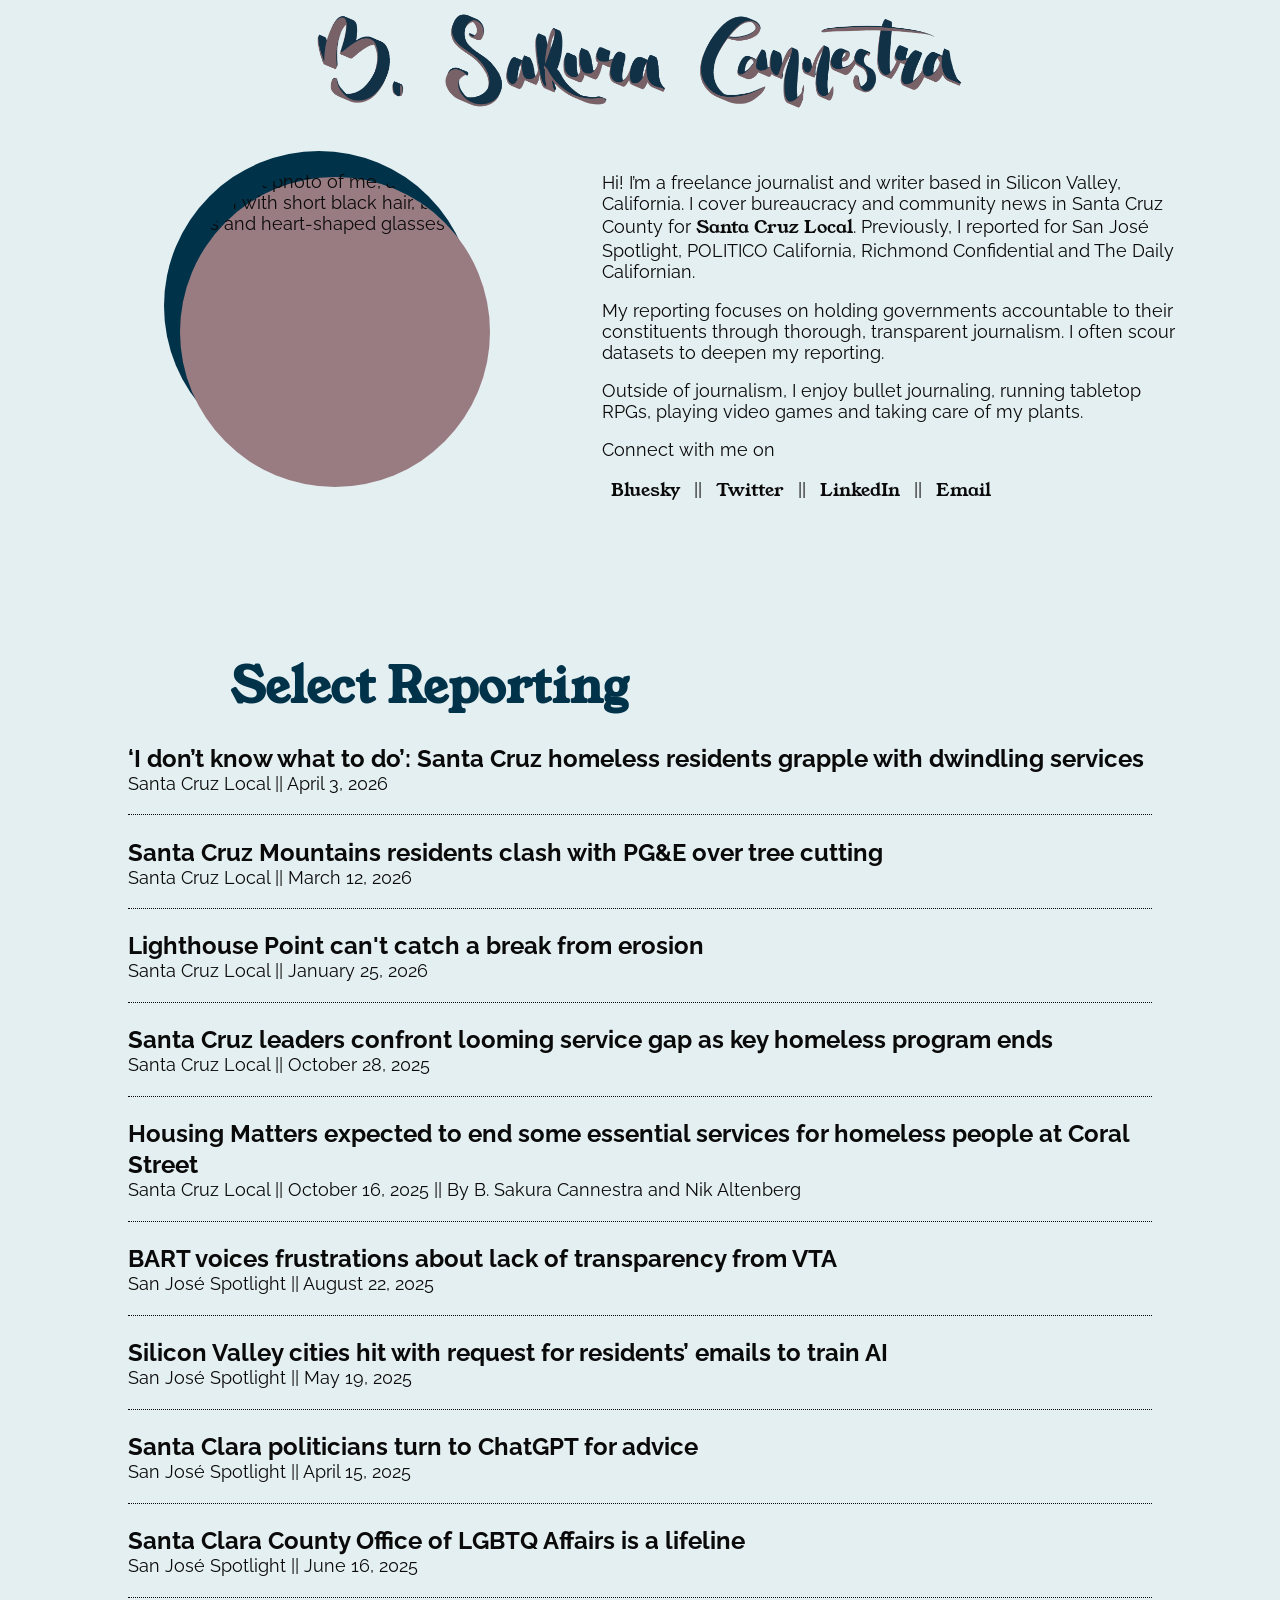
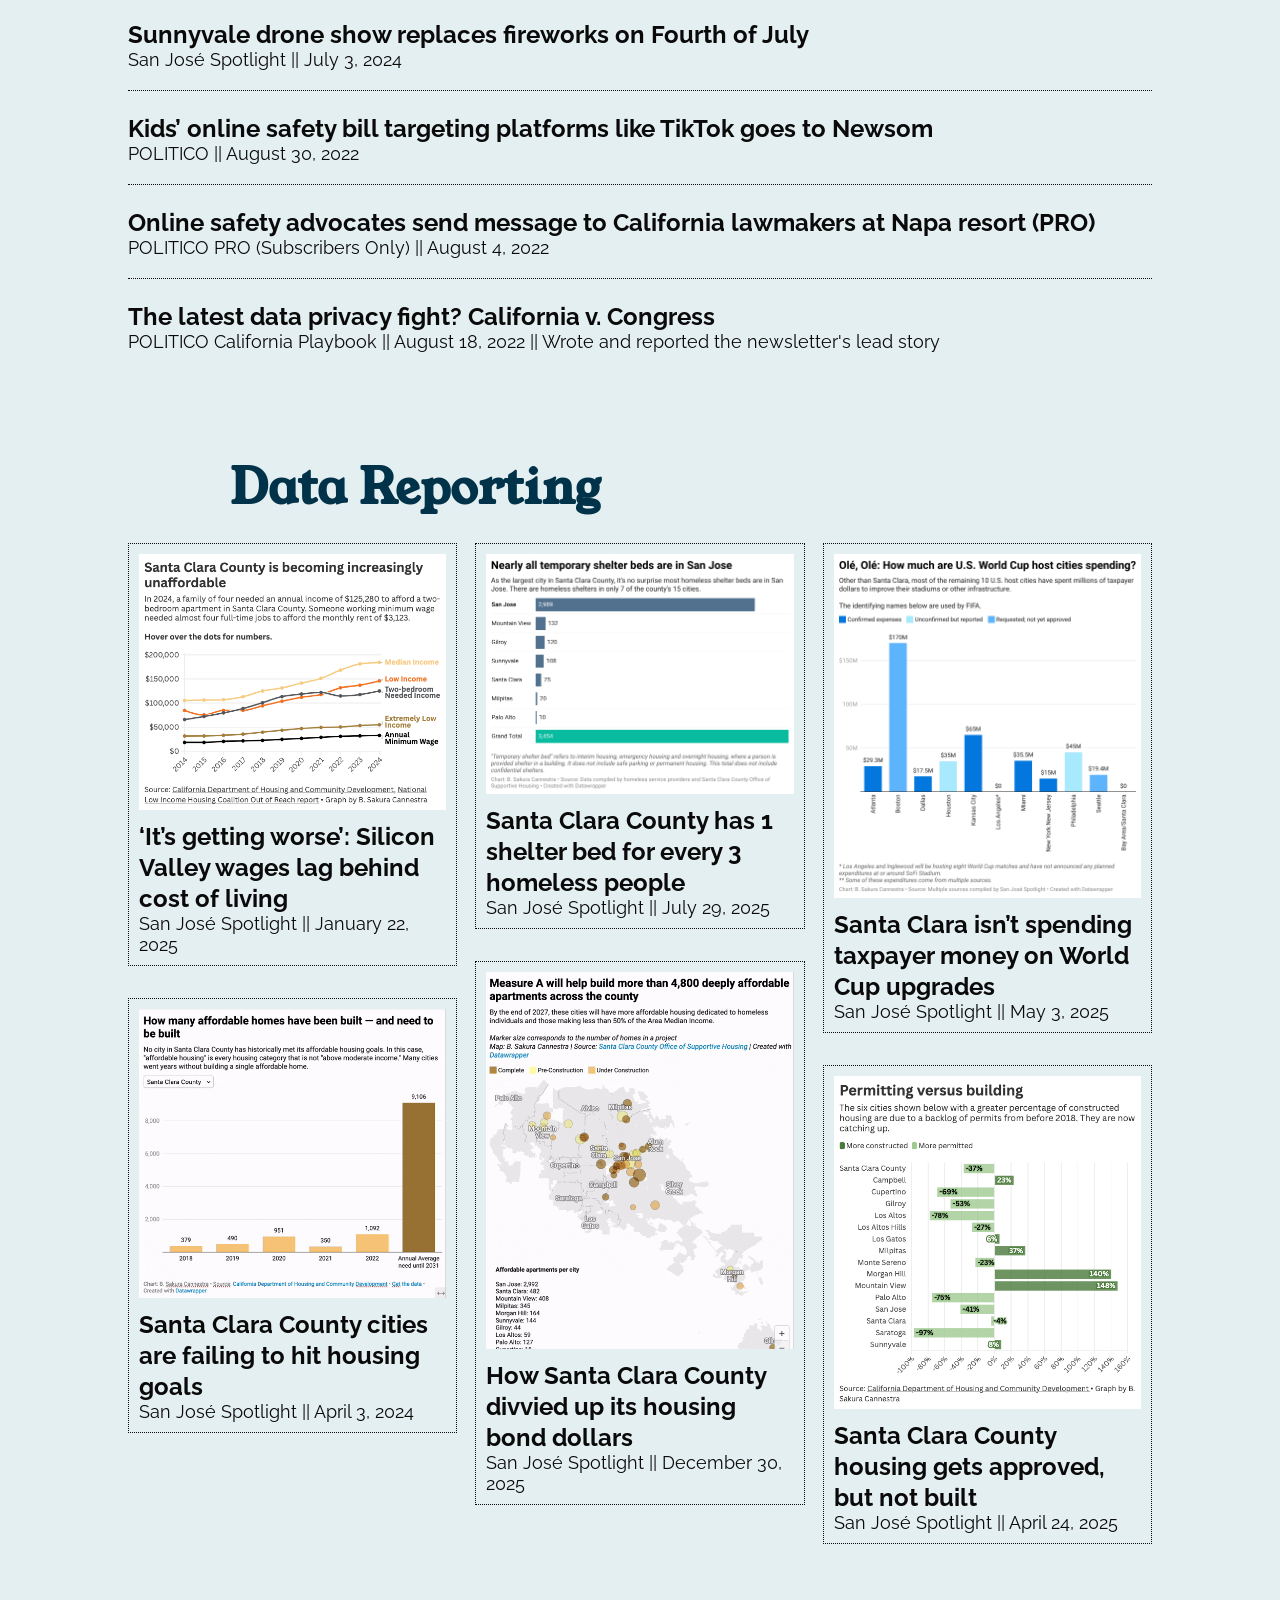
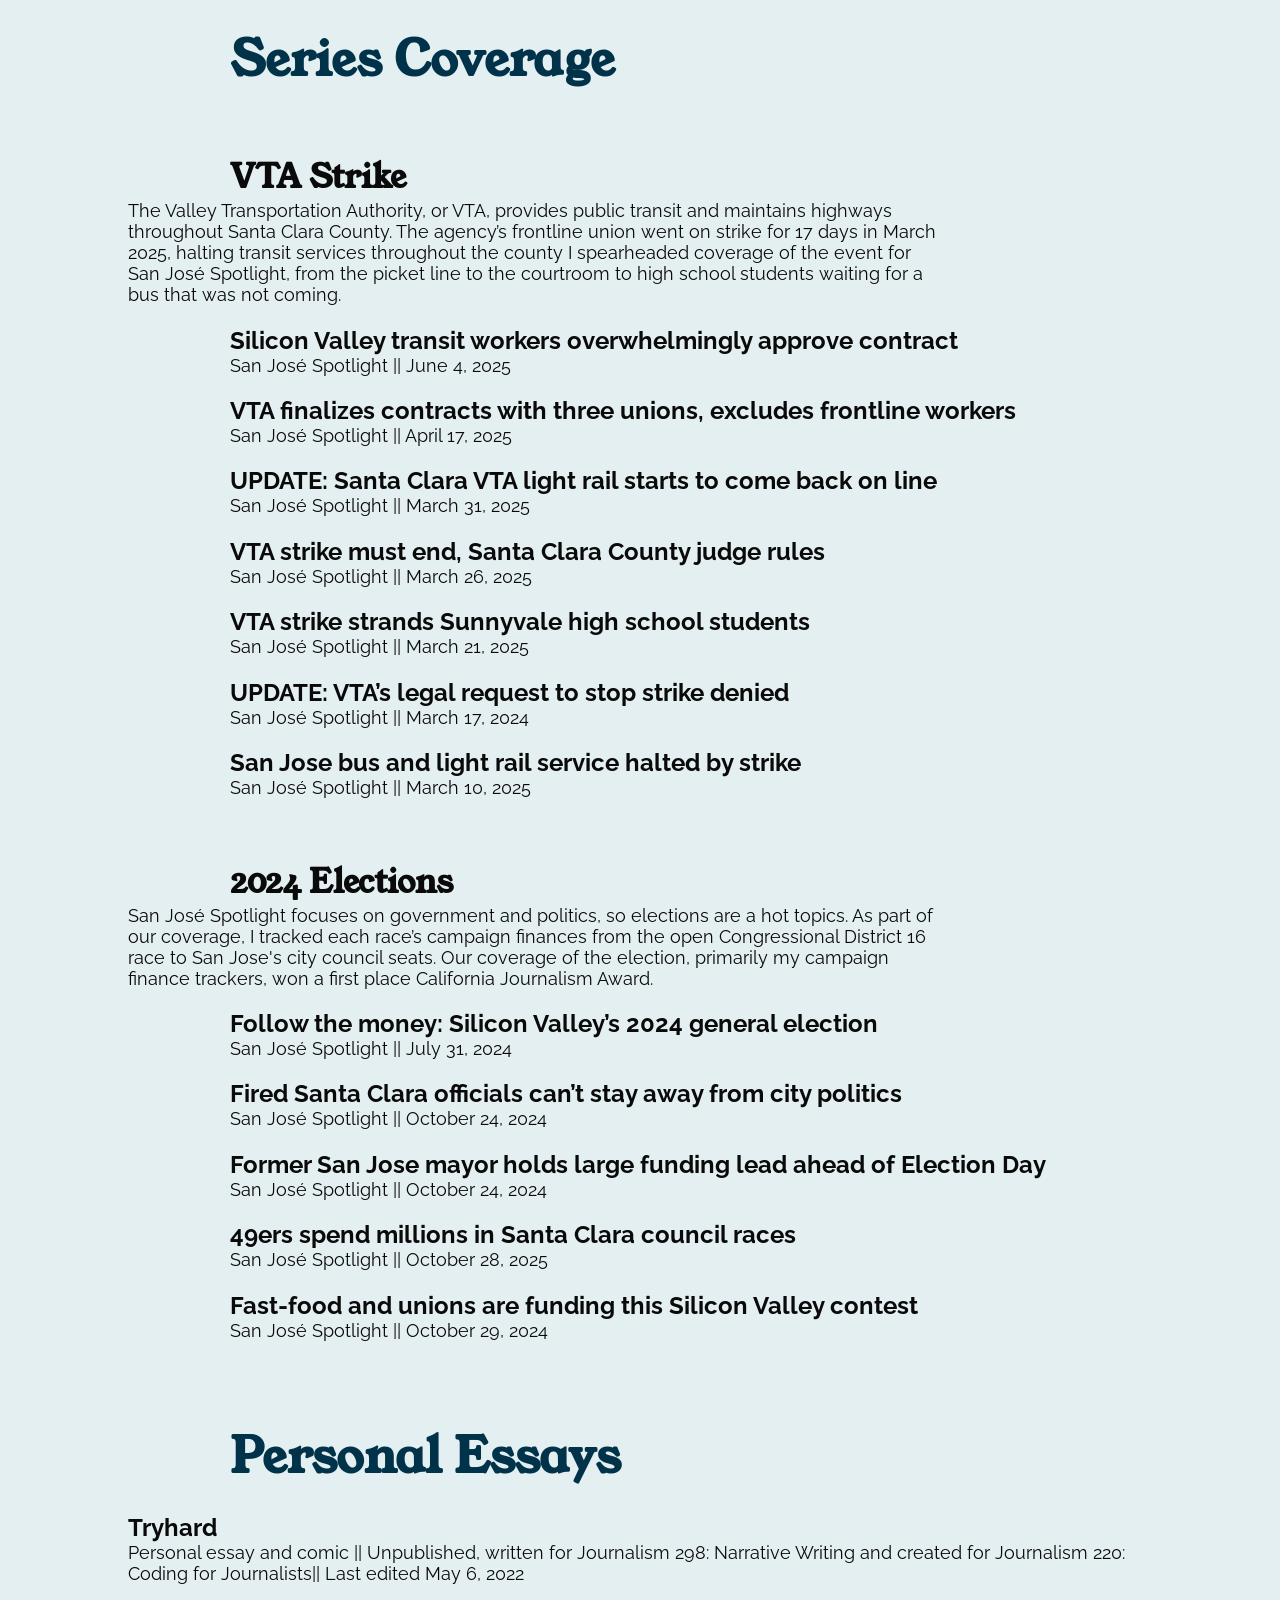
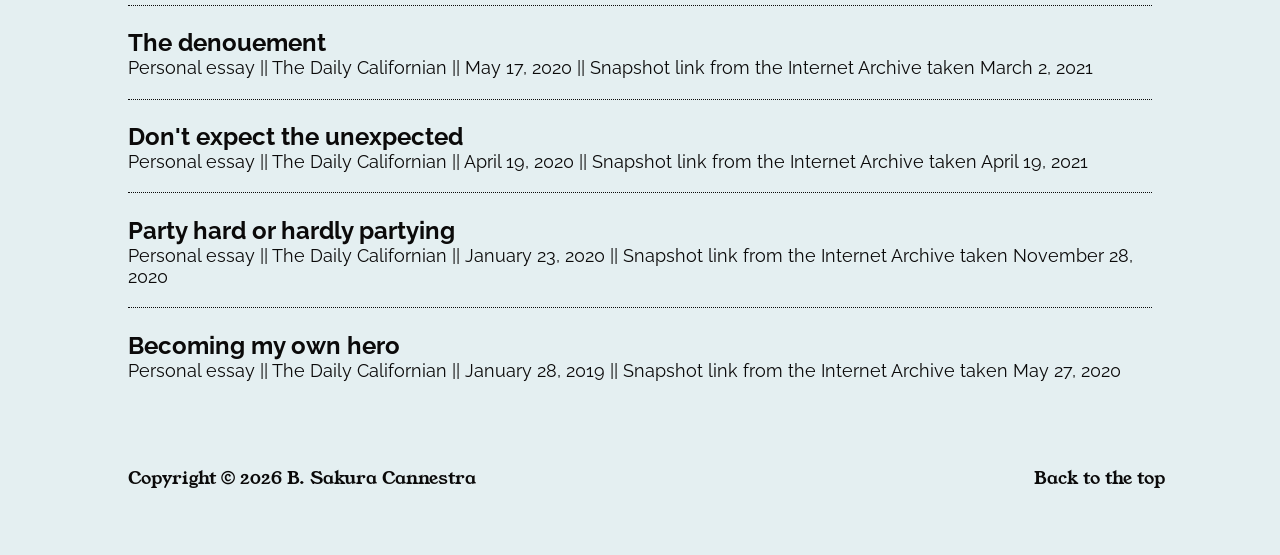
==== commit c3c3d1bc: "New stories added, tweak to improve mobile usage" ====
--- a/index.html
+++ b/index.html
@@ -53,6 +53,14 @@
             </section> 
             -->
             <section class="selectstory">
+                <h2><a href="https://santacruzlocal.org/2026/04/03/i-dont-know-what-to-do-santa-cruz-homeless-residents-grapple-with-dwindling-services/" target="_blank">‘I don’t know what to do’: Santa Cruz homeless residents grapple with dwindling services</a></h2>
+                <p>Santa Cruz Local || April 3, 2026</p>
+            </section>
+            <section class="selectstory">
+                <h2><a href="https://santacruzlocal.org/2026/03/12/santa-cruz-mountains-residents-clash-with-pge-over-tree-cutting/" target="_blank">Santa Cruz Mountains residents clash with PG&E over tree cutting</a></h2>
+                <p>Santa Cruz Local || March 12, 2026</p>
+            </section> 
+            <section class="selectstory">
                 <h2><a href="https://santacruzlocal.org/2026/01/25/lighthouse-point-cant-catch-a-break-from-erosion/" target="_blank">Lighthouse Point can't catch a break from erosion</a></h2>
                 <p>Santa Cruz Local || January 25, 2026</p>
             </section>
--- a/styles/assets.css
+++ b/styles/assets.css
@@ -227,7 +227,7 @@
     }
 
     #nametag {
-        height: 68px;
+        height: 4rem;
         width: auto;
         margin-top: 10px;
     }
@@ -278,12 +278,12 @@
     #aboutme {
         width: 80%;
         float: none;
-        margin: 0 0 0 50px;
+        margin: 0 0 20% 50px;
     }
 
     #contentbox {
         width: 80%;
-        margin: 300px 10% 0 10%;
+        margin: 90% 10% 0 10%;
     }
 
     h1 {
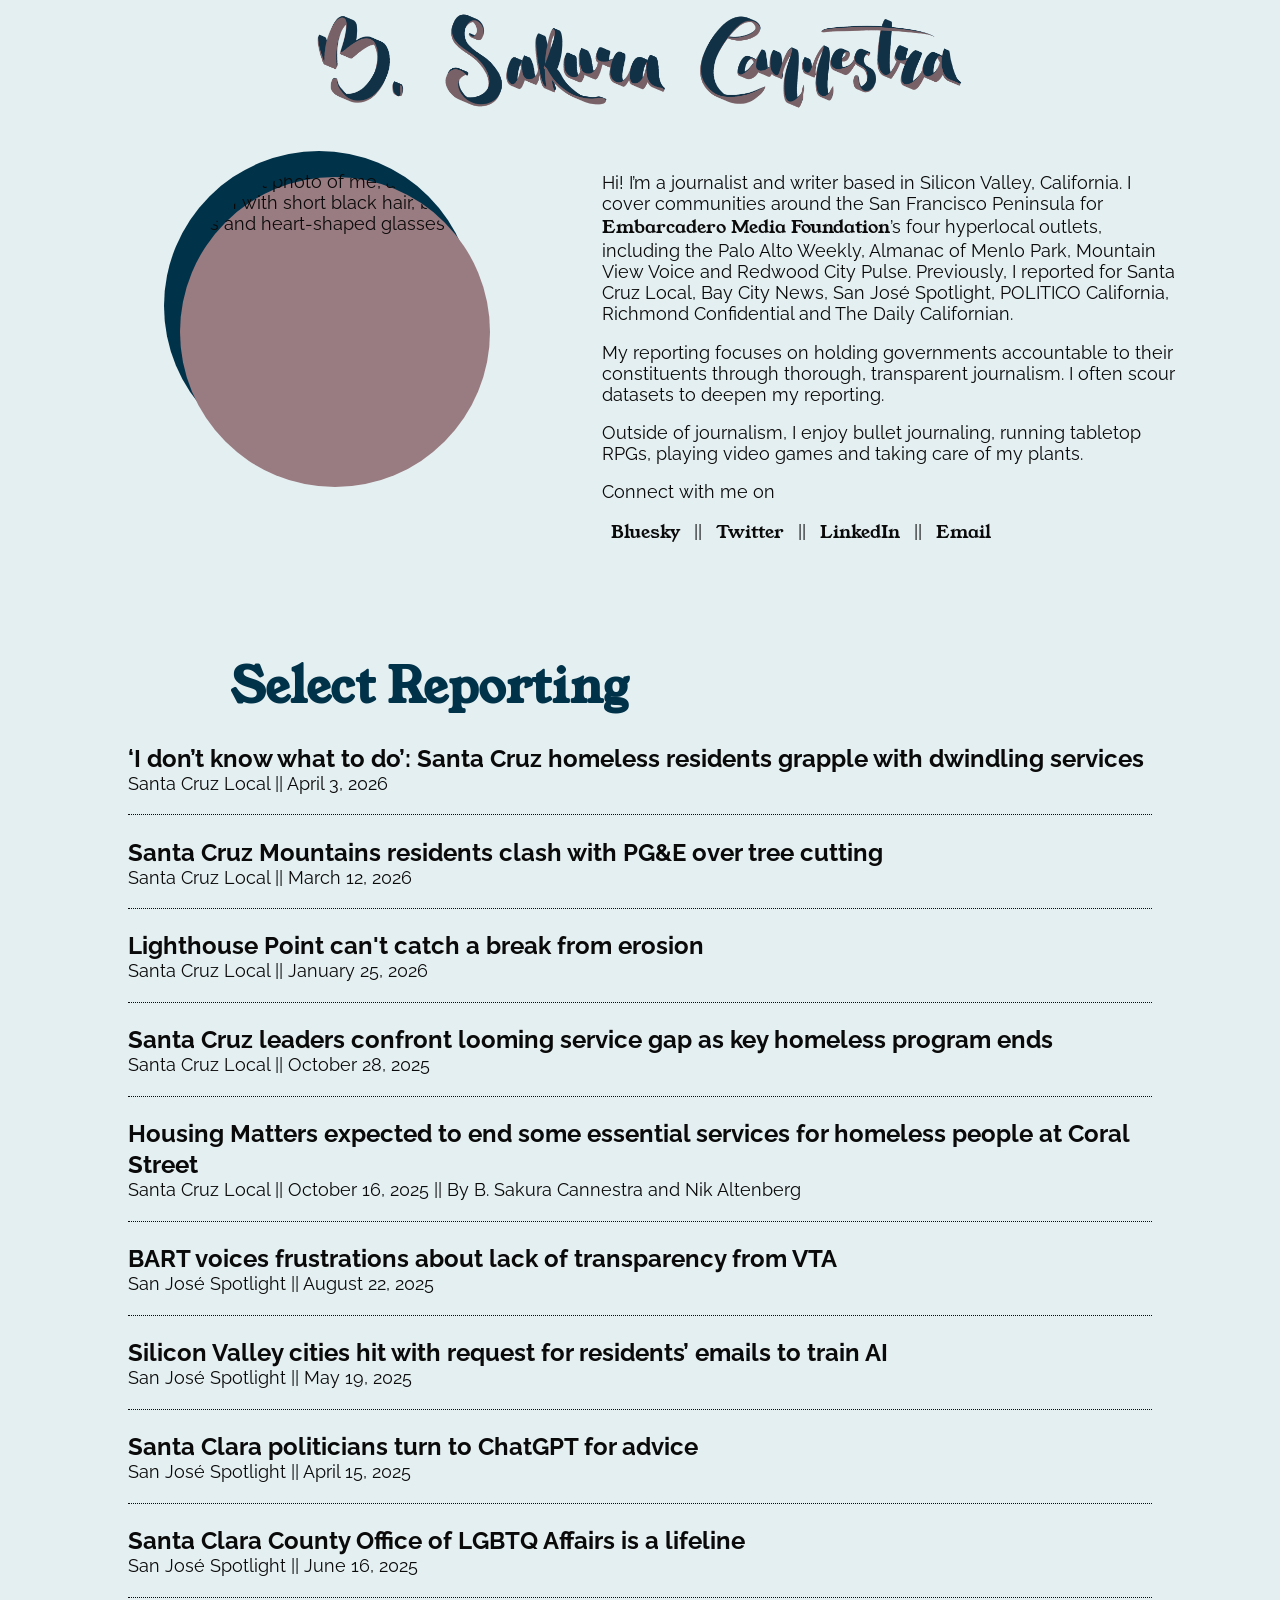
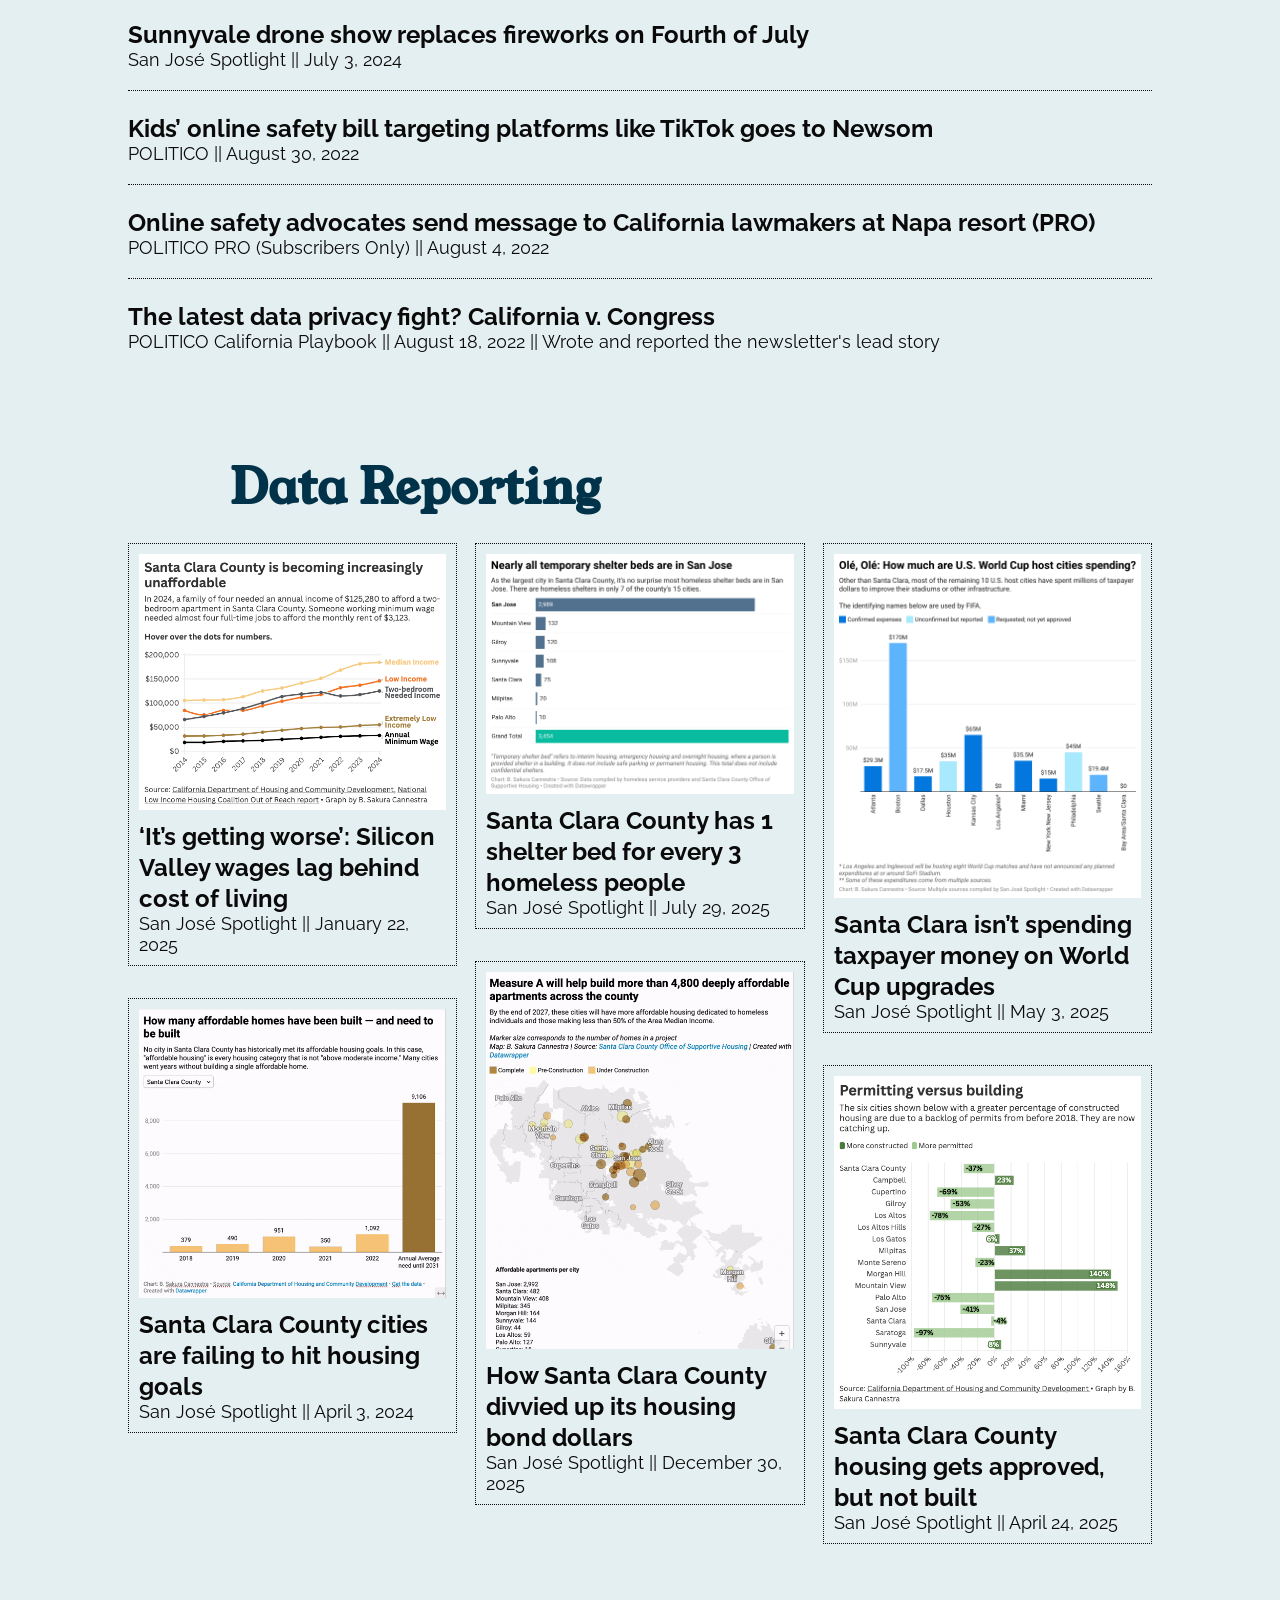
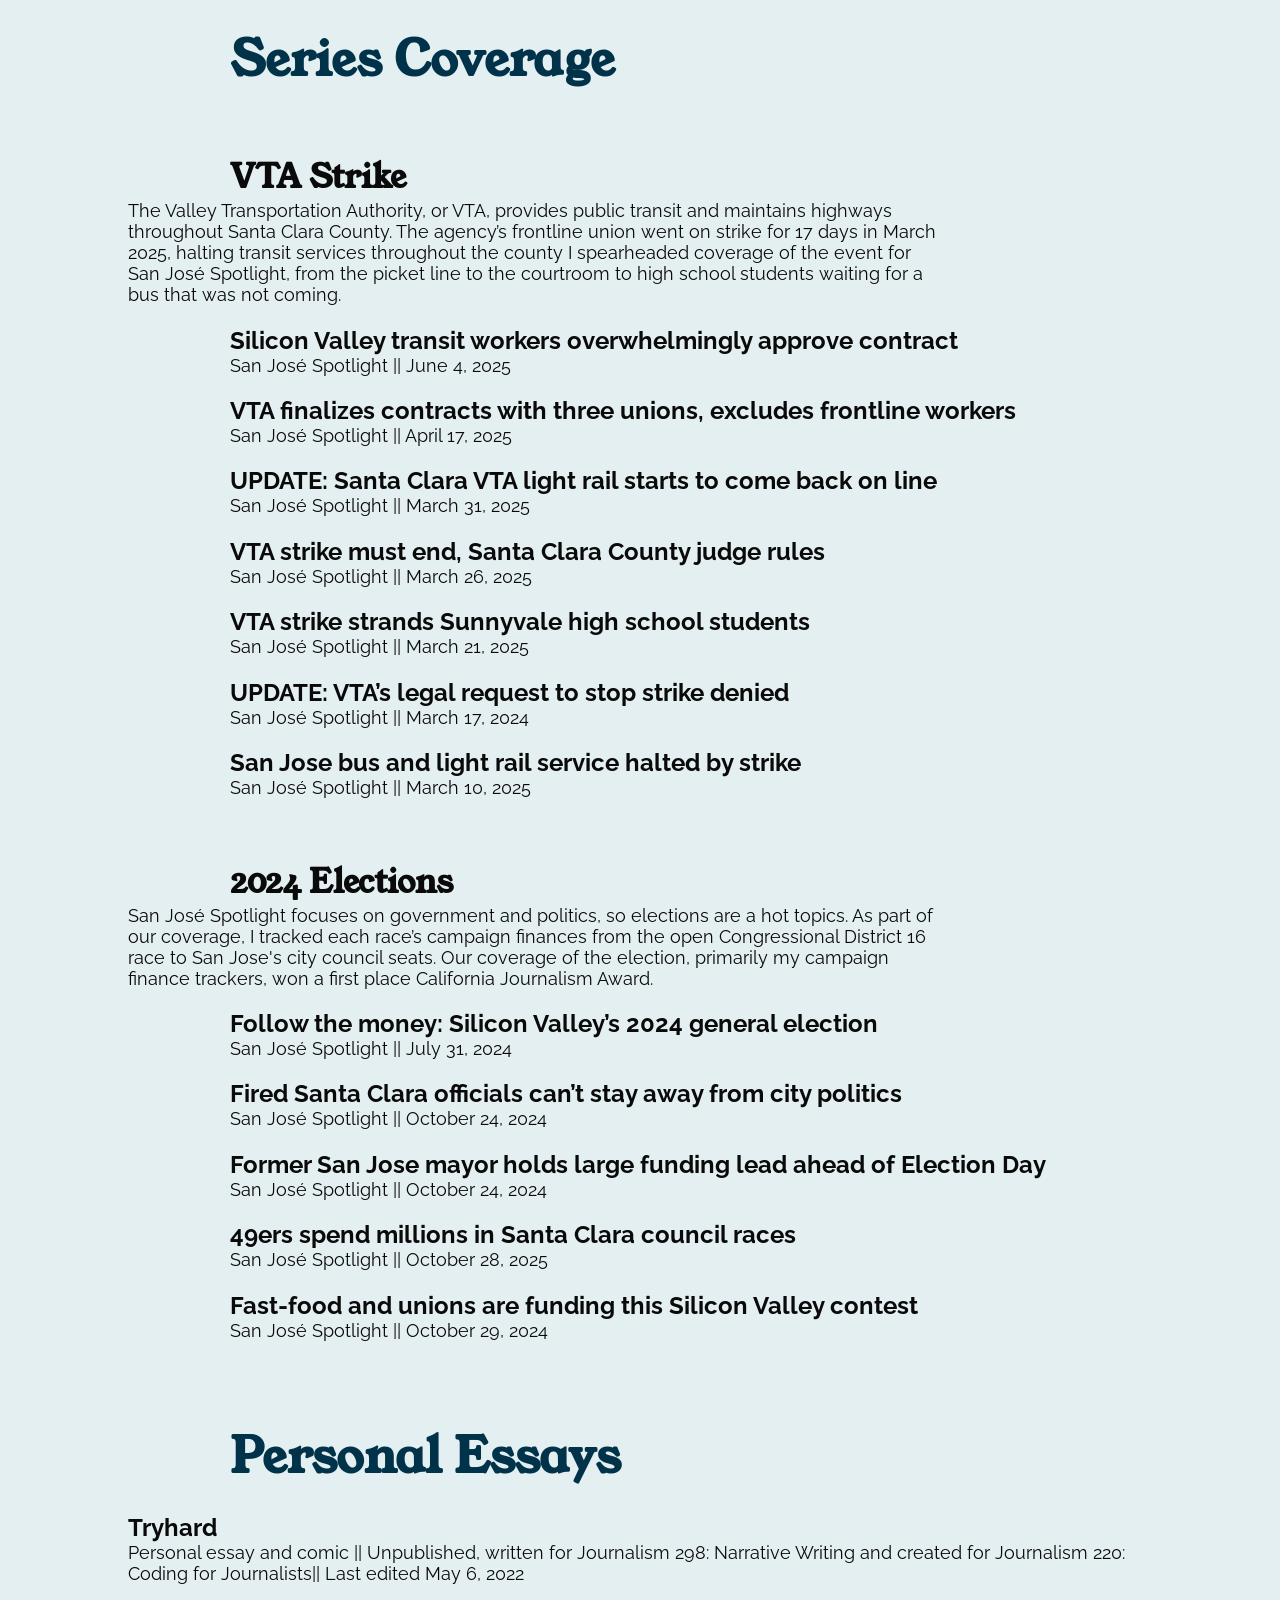
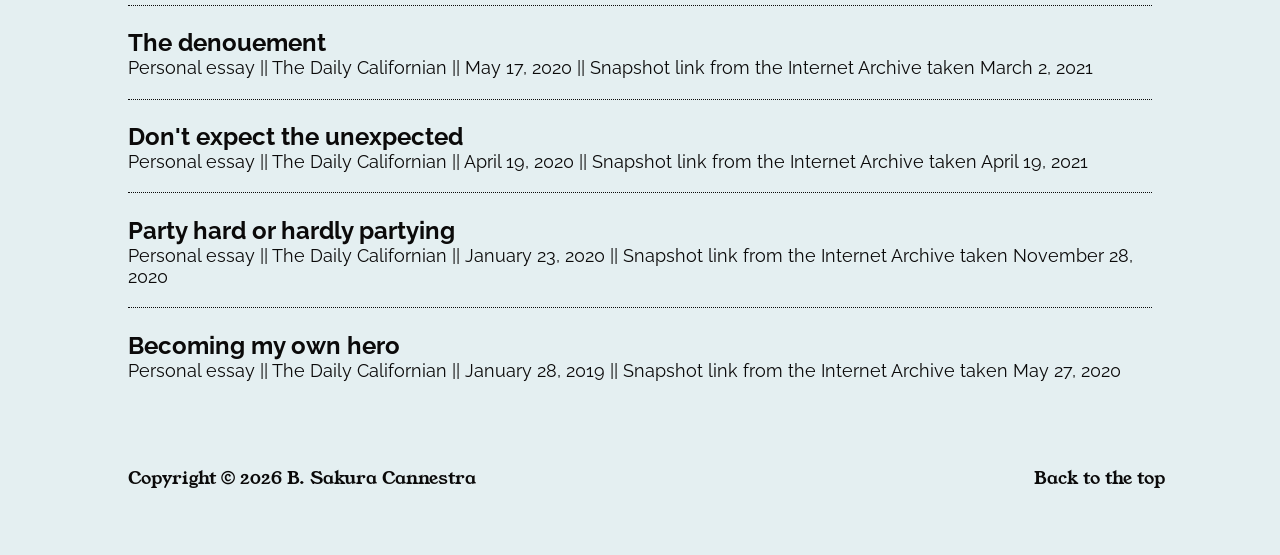
==== commit bead2b7d: "Updated bio to reflect current employment" ====
--- a/index.html
+++ b/index.html
@@ -36,7 +36,7 @@
                 <div class="headshotcircle" id="pinkcircle"></div>
             </div>
             <div id="aboutme">
-                    <p class="about">Hi! I’m a freelance journalist and writer based in Silicon Valley, California. I cover bureaucracy and community news in Santa Cruz County for <a href="https://santacruzlocal.org/" target="_blank" class="biolink">Santa Cruz Local</a>. Previously, I reported for San José Spotlight, POLITICO California, Richmond Confidential and The Daily Californian.</p>
+                    <p class="about">Hi! I’m a journalist and writer based in Silicon Valley, California. I cover communities around the San Francisco Peninsula for <a href="https://www.embarcaderomediafoundation.org/">Embarcadero Media Foundation</a>’s four hyperlocal outlets, including the Palo Alto Weekly, Almanac of Menlo Park, Mountain View Voice and Redwood City Pulse. Previously, I reported for Santa Cruz Local, Bay City News, San José Spotlight, POLITICO California, Richmond Confidential and The Daily Californian.</p>
                     <p class="about">My reporting focuses on holding governments accountable to their constituents through thorough, transparent journalism. I often scour datasets to deepen my reporting.</p>
                     <p class="about">Outside of journalism, I enjoy bullet journaling, running tabletop RPGs, playing video games and taking care of my plants.</p>
                     <p class="about">Connect with me on</p>
--- a/styles/assets.css
+++ b/styles/assets.css
@@ -227,7 +227,7 @@
     }
 
     #nametag {
-        height: 4rem;
+        height: 3rem;
         width: auto;
         margin-top: 10px;
     }
